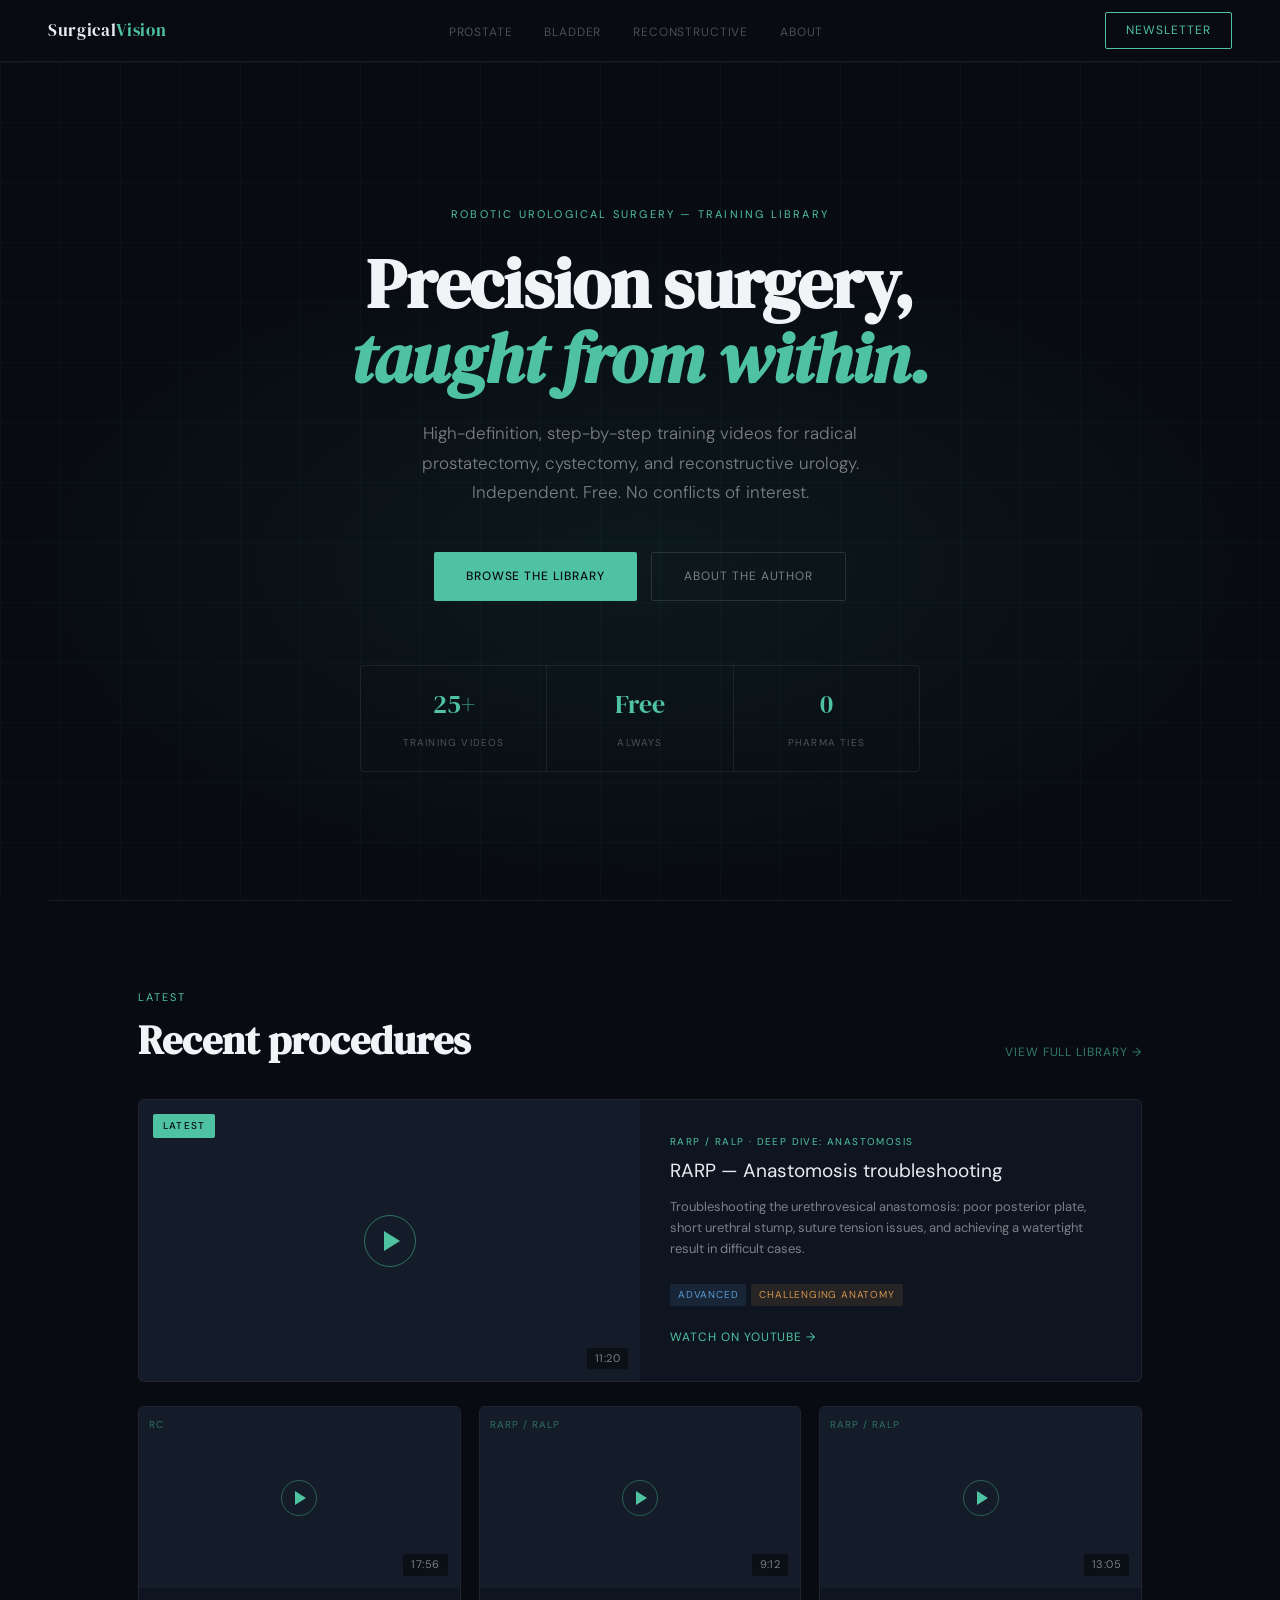
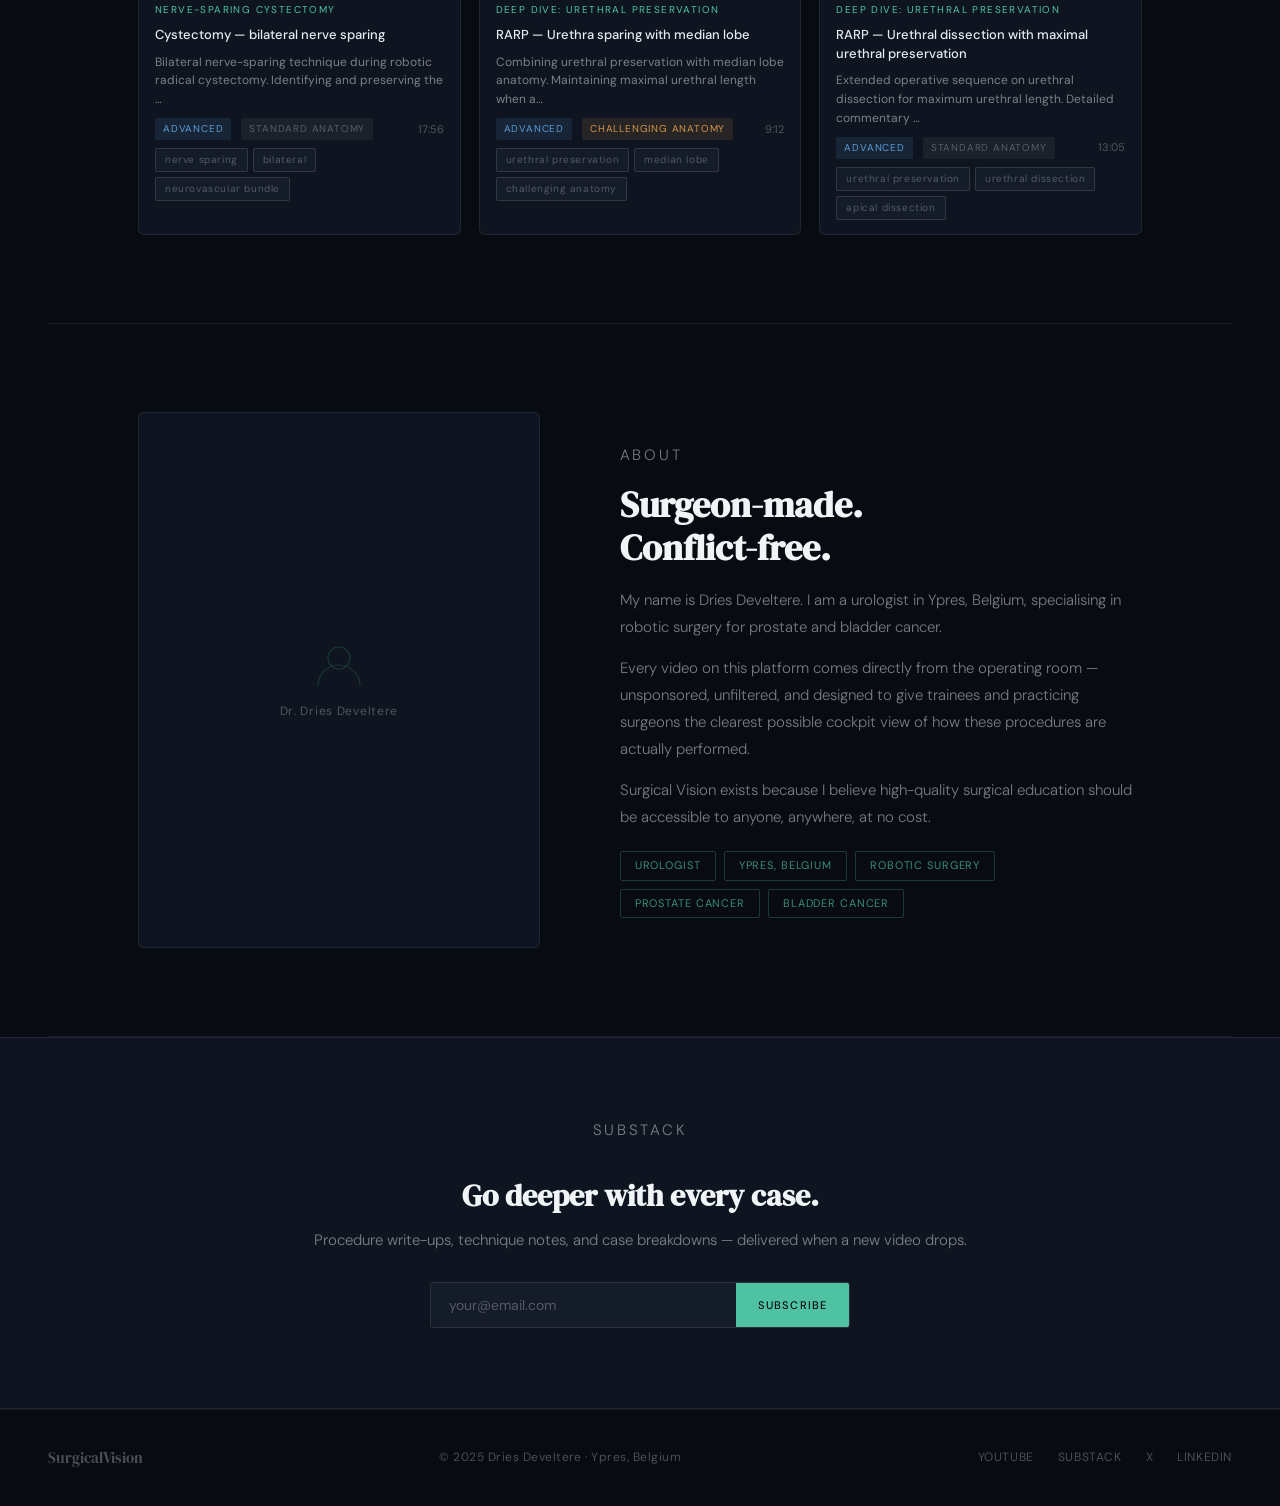
==== index.html @ b5c5f7d5 "Add files via upload" ====
<!DOCTYPE html>
<html lang="en">
<head>
  <meta charset="UTF-8">
  <meta name="viewport" content="width=device-width, initial-scale=1.0">
  <title>Surgical Vision — Robotic Urological Surgery Training</title>
  <meta name="description" content="High-definition, step-by-step training videos for radical prostatectomy, radical cystectomy, and reconstructive urology. Free. Independent. No pharma ties.">
  <meta name="keywords" content="radical prostatectomy, robotic surgery, urology training, radical cystectomy, RARP, surgical education, robotic urology">
  <meta property="og:title" content="Surgical Vision — Robotic Urological Surgery Training">
  <meta property="og:description" content="Cockpit-view training videos for robotic urological surgery. Free, independent, conflict-of-interest free.">
  <meta property="og:url" content="https://www.surgicalvision.org">
  <link rel="canonical" href="https://www.surgicalvision.org">
  <link rel="stylesheet" href="css/style.css">
  <script src="data/videos.js"></script>
</head>
<body>

  <!-- NAV -->
  <nav class="nav">
    <a href="index.html" class="nav-logo">Surgical<span>Vision</span></a>
    <ul class="nav-links">
      <li><a href="library.html?proc=rarp">Prostate</a></li>
      <li><a href="library.html?proc=rc">Bladder</a></li>
      <li><a href="library.html?proc=recon">Reconstructive</a></li>
      <li><a href="#about">About</a></li>
    </ul>
    <a href="https://substack.com" target="_blank" class="nav-cta">Newsletter</a>
  </nav>

  <!-- HERO -->
  <section class="hero">
    <div class="hero-glow"></div>
    <div class="hero-grid"></div>
    <p class="eyebrow">Robotic Urological Surgery — Training Library</p>
    <h1>Precision surgery,<br><em>taught from within.</em></h1>
    <p class="hero-sub">High-definition, step-by-step training videos for radical prostatectomy, cystectomy, and reconstructive urology. Independent. Free. No conflicts of interest.</p>
    <div class="btn-row">
      <a href="library.html" class="btn-primary">Browse the library</a>
      <a href="#about" class="btn-ghost">About the author</a>
    </div>
    <div class="hero-stats">
      <div class="hero-stat">
        <span class="hero-stat-num" id="stat-videos">—</span>
        <span class="hero-stat-label">Training videos</span>
      </div>
      <div class="hero-stat">
        <span class="hero-stat-num">Free</span>
        <span class="hero-stat-label">Always</span>
      </div>
      <div class="hero-stat">
        <span class="hero-stat-num">0</span>
        <span class="hero-stat-label">Pharma ties</span>
      </div>
    </div>
  </section>

  <hr class="divider">

  <!-- FEATURED + RECENT -->
  <div class="section" id="videos">
    <div class="section-header">
      <div>
        <p class="section-label">Latest</p>
        <h2 class="section-title">Recent procedures</h2>
      </div>
      <a href="library.html" class="link-quiet">View full library →</a>
    </div>

    <!-- Featured card injected by JS -->
    <div id="featured-container"></div>

    <!-- 3-up grid injected by JS -->
    <div class="video-grid" id="recent-grid"></div>
  </div>

  <hr class="divider">

  <!-- ABOUT -->
  <div class="section" id="about">
    <div class="about-grid">
      <div class="about-portrait">
        <svg width="54" height="54" viewBox="0 0 54 54" fill="none" xmlns="http://www.w3.org/2000/svg">
          <circle cx="27" cy="20" r="11" stroke="#4fc3a1" stroke-width="1.2"/>
          <path d="M6 48c0-11.598 9.402-21 21-21s21 9.402 21 21" stroke="#4fc3a1" stroke-width="1.2"/>
        </svg>
        <span>Dr. Dries Develtere</span>
      </div>
      <div class="about-text">
        <p class="section-label">About</p>
        <h2>Surgeon-made.<br>Conflict-free.</h2>
        <p>My name is Dries Develtere. I am a urologist in Ypres, Belgium, specialising in robotic surgery for prostate and bladder cancer.</p>
        <p>Every video on this platform comes directly from the operating room — unsponsored, unfiltered, and designed to give trainees and practicing surgeons the clearest possible cockpit view of how these procedures are actually performed.</p>
        <p>Surgical Vision exists because I believe high-quality surgical education should be accessible to anyone, anywhere, at no cost.</p>
        <div class="about-pills">
          <span class="about-pill">Urologist</span>
          <span class="about-pill">Ypres, Belgium</span>
          <span class="about-pill">Robotic surgery</span>
          <span class="about-pill">Prostate cancer</span>
          <span class="about-pill">Bladder cancer</span>
        </div>
      </div>
    </div>
  </div>

  <hr class="divider">

  <!-- NEWSLETTER -->
  <div class="newsletter-band">
    <p class="section-label" style="text-align:center;">Substack</p>
    <h2>Go deeper with every case.</h2>
    <p>Procedure write-ups, technique notes, and case breakdowns — delivered when a new video drops.</p>
    <div class="email-row">
      <input type="email" id="nl-email" placeholder="your@email.com">
      <button onclick="subscribeNewsletter()">Subscribe</button>
    </div>
  </div>

  <!-- FOOTER -->
  <footer>
    <div class="footer-logo">SurgicalVision</div>
    <div class="footer-copy">© 2025 Dries Develtere · Ypres, Belgium</div>
    <div class="footer-links">
      <a href="https://www.youtube.com/@surgical.vision" target="_blank">YouTube</a>
      <a href="https://substack.com" target="_blank">Substack</a>
      <a href="https://x.com/surigicalvision" target="_blank">X</a>
      <a href="https://www.linkedin.com/in/dries-develtere-72825b201/" target="_blank">LinkedIn</a>
    </div>
  </footer>

  <script src="js/common.js"></script>
  <script>
    // populate stat
    document.getElementById('stat-videos').textContent = SV_DATA.videos.length + '+';

    // featured = most recently published
    const sorted = [...SV_DATA.videos].sort((a,b) => b.publishedDate.localeCompare(a.publishedDate));
    const featured = sorted[0];
    const recent   = sorted.slice(1, 4);

    document.getElementById('featured-container').innerHTML = buildFeaturedCard(featured);
    document.getElementById('recent-grid').innerHTML = recent.map(v => buildVideoCard(v)).join('');

    function subscribeNewsletter() {
      const email = document.getElementById('nl-email').value;
      if (!email) return;
      window.open('https://substack.com', '_blank');
    }
  </script>
</body>
</html>
---- css/style.css ----
@import url('https://fonts.googleapis.com/css2?family=DM+Sans:ital,wght@0,300;0,400;0,500;1,300&family=DM+Serif+Display:ital@0;1&display=swap');

*, *::before, *::after { margin: 0; padding: 0; box-sizing: border-box; }

:root {
  --bg:        #080c12;
  --bg-2:      #0e1520;
  --bg-3:      #131c28;
  --border:    rgba(255,255,255,0.07);
  --border-md: rgba(255,255,255,0.12);
  --text:      #e8ecf0;
  --text-2:    rgba(232,236,240,0.5);
  --text-3:    rgba(232,236,240,0.3);
  --teal:      #4fc3a1;
  --teal-2:    #6dd4b5;
  --teal-dim:  rgba(79,195,161,0.15);
  --blue:      #5b9bd5;
  --amber:     #d4954a;
  --red:       #d45b5b;
  --radius:    6px;
  --nav-h:     62px;
}

html { scroll-behavior: smooth; }

body {
  font-family: 'DM Sans', sans-serif;
  background: var(--bg);
  color: var(--text);
  font-size: 15px;
  line-height: 1.6;
  -webkit-font-smoothing: antialiased;
}

/* ── NAV ── */
.nav {
  position: sticky; top: 0; z-index: 200;
  height: var(--nav-h);
  display: flex; align-items: center; justify-content: space-between;
  padding: 0 48px;
  background: rgba(8,12,18,0.88);
  backdrop-filter: blur(14px);
  border-bottom: 0.5px solid var(--border);
}
.nav-logo {
  font-family: 'DM Serif Display', serif;
  font-size: 17px; letter-spacing: 0.04em;
  color: var(--text); text-decoration: none;
}
.nav-logo span { color: var(--teal); }
.nav-links { display: flex; gap: 32px; list-style: none; }
.nav-links a {
  font-size: 12px; letter-spacing: 0.07em; text-transform: uppercase;
  color: var(--text-3); text-decoration: none; transition: color .2s;
}
.nav-links a:hover, .nav-links a.active { color: var(--text); }
.nav-cta {
  font-size: 12px; letter-spacing: 0.08em; text-transform: uppercase;
  color: var(--teal); border: 0.5px solid var(--teal);
  padding: 8px 20px; border-radius: 2px;
  background: transparent; cursor: pointer; transition: background .2s, color .2s;
  font-family: 'DM Sans', sans-serif; text-decoration: none;
  display: inline-flex; align-items: center;
}
.nav-cta:hover { background: var(--teal); color: var(--bg); }

/* ── HERO ── */
.hero {
  min-height: calc(100vh - var(--nav-h));
  display: flex; flex-direction: column;
  align-items: center; justify-content: center;
  text-align: center; padding: 80px 48px 64px;
  position: relative; overflow: hidden;
}
.hero-glow {
  position: absolute; inset: 0; pointer-events: none;
  background: radial-gradient(ellipse 70% 55% at 50% 60%, rgba(79,195,161,0.07) 0%, transparent 70%);
}
.hero-grid {
  position: absolute; inset: 0; pointer-events: none;
  background-image: linear-gradient(rgba(79,195,161,0.035) 1px, transparent 1px),
                    linear-gradient(90deg, rgba(79,195,161,0.035) 1px, transparent 1px);
  background-size: 60px 60px;
}
.eyebrow {
  font-size: 11px; letter-spacing: 0.2em; text-transform: uppercase;
  color: var(--teal); margin-bottom: 22px; position: relative;
}
.hero h1 {
  font-family: 'DM Serif Display', serif;
  font-size: clamp(40px, 6vw, 70px); line-height: 1.08; letter-spacing: -0.01em;
  color: #f0f4f7; max-width: 800px; margin-bottom: 22px; position: relative;
}
.hero h1 em { font-style: italic; color: var(--teal); }
.hero-sub {
  font-size: 17px; color: var(--text-2); max-width: 500px;
  line-height: 1.75; margin-bottom: 44px; position: relative; font-weight: 300;
}
.btn-row { display: flex; gap: 14px; position: relative; flex-wrap: wrap; justify-content: center; }
.btn-primary {
  font-family: 'DM Sans', sans-serif; font-size: 12px; letter-spacing: 0.08em;
  text-transform: uppercase; font-weight: 500;
  background: var(--teal); color: var(--bg); border: none;
  padding: 14px 32px; border-radius: 2px; cursor: pointer;
  transition: background .2s; text-decoration: none; display: inline-flex; align-items: center;
}
.btn-primary:hover { background: var(--teal-2); }
.btn-ghost {
  font-family: 'DM Sans', sans-serif; font-size: 12px; letter-spacing: 0.08em;
  text-transform: uppercase; background: transparent; color: var(--text-2);
  border: 0.5px solid var(--border-md); padding: 14px 32px; border-radius: 2px;
  cursor: pointer; transition: border-color .2s, color .2s;
  text-decoration: none; display: inline-flex; align-items: center;
}
.btn-ghost:hover { border-color: rgba(255,255,255,0.35); color: var(--text); }

.hero-stats {
  display: flex; margin-top: 64px; position: relative;
  border: 0.5px solid var(--border); border-radius: 4px; overflow: hidden;
  max-width: 560px; width: 100%;
}
.hero-stat {
  flex: 1; padding: 18px 20px; text-align: center;
  border-right: 0.5px solid var(--border);
}
.hero-stat:last-child { border-right: none; }
.hero-stat-num {
  font-family: 'DM Serif Display', serif; font-size: 26px; color: var(--teal);
  display: block; margin-bottom: 3px;
}
.hero-stat-label { font-size: 10px; letter-spacing: 0.12em; text-transform: uppercase; color: var(--text-3); }

/* ── SECTION SHELL ── */
.section { padding: 88px 48px; max-width: 1100px; margin: 0 auto; }
.section-label { font-size: 11px; letter-spacing: 0.18em; text-transform: uppercase; color: var(--teal); margin-bottom: 10px; }
.section-title {
  font-family: 'DM Serif Display', serif;
  font-size: clamp(26px, 3.5vw, 40px); color: #f0f4f7; line-height: 1.15;
}
.section-header { display: flex; justify-content: space-between; align-items: flex-end; margin-bottom: 36px; }
.link-quiet {
  font-size: 12px; letter-spacing: 0.08em; text-transform: uppercase;
  color: rgba(79,195,161,0.6); background: transparent; border: none;
  cursor: pointer; font-family: 'DM Sans', sans-serif;
  text-decoration: none; transition: color .2s;
}
.link-quiet:hover { color: var(--teal); }

hr.divider { border: none; border-top: 0.5px solid var(--border); margin: 0 48px; }

/* ── FEATURED VIDEO ── */
.featured-card {
  display: grid; grid-template-columns: 1fr 1fr;
  border: 0.5px solid var(--border); border-radius: var(--radius);
  overflow: hidden; background: var(--bg-2); margin-bottom: 24px;
}
.featured-thumb {
  aspect-ratio: 16/9; background: var(--bg-3);
  display: flex; align-items: center; justify-content: center;
  position: relative;
}
.badge-new {
  position: absolute; top: 14px; left: 14px;
  font-size: 10px; letter-spacing: 0.12em; text-transform: uppercase;
  background: var(--teal); color: var(--bg);
  padding: 4px 10px; border-radius: 2px; font-weight: 500;
}
.play-btn {
  width: 52px; height: 52px; border-radius: 50%;
  border: 1px solid rgba(79,195,161,0.5);
  display: flex; align-items: center; justify-content: center;
  transition: border-color .2s, background .2s; cursor: pointer;
}
.play-btn:hover { background: var(--teal-dim); border-color: var(--teal); }
.play-icon {
  width: 0; height: 0;
  border-top: 10px solid transparent; border-bottom: 10px solid transparent;
  border-left: 16px solid var(--teal); margin-left: 4px;
}
.duration-badge {
  position: absolute; bottom: 12px; right: 12px;
  font-size: 11px; color: var(--text-2); letter-spacing: 0.04em;
  background: rgba(8,12,18,0.75); padding: 2px 8px; border-radius: 2px;
}
.featured-meta { padding: 32px 30px; display: flex; flex-direction: column; justify-content: center; }
.video-tag { font-size: 10px; letter-spacing: 0.14em; text-transform: uppercase; color: var(--teal); margin-bottom: 8px; display: block; }
.featured-meta .video-title { font-size: 19px; font-weight: 400; color: var(--text); line-height: 1.35; margin-bottom: 12px; }
.featured-meta .video-desc { font-size: 13px; color: var(--text-2); line-height: 1.65; }
.watch-link {
  margin-top: 22px; display: inline-flex; align-items: center; gap: 8px;
  font-size: 12px; letter-spacing: 0.08em; text-transform: uppercase;
  color: var(--teal); cursor: pointer; border: none; background: transparent;
  font-family: 'DM Sans', sans-serif; padding: 0; text-decoration: none;
  transition: gap .2s;
}
.watch-link:hover { gap: 14px; }

/* ── VIDEO GRID ── */
.video-grid { display: grid; grid-template-columns: repeat(3, minmax(0,1fr)); gap: 18px; }
.video-card {
  background: var(--bg-2); border: 0.5px solid var(--border);
  border-radius: var(--radius); overflow: hidden; cursor: pointer;
  transition: border-color .2s, transform .2s; text-decoration: none; display: block;
}
.video-card:hover { border-color: rgba(79,195,161,0.3); transform: translateY(-2px); }
.video-thumb {
  width: 100%; aspect-ratio: 16/9; background: var(--bg-3);
  display: flex; align-items: center; justify-content: center; position: relative;
}
.thumb-proc-label {
  position: absolute; top: 10px; left: 10px;
  font-size: 10px; letter-spacing: 0.1em; text-transform: uppercase;
  color: rgba(79,195,161,0.5);
}
.play-btn-sm {
  width: 36px; height: 36px; border-radius: 50%;
  border: 1px solid rgba(79,195,161,0.4);
  display: flex; align-items: center; justify-content: center;
}
.play-icon-sm {
  width: 0; height: 0;
  border-top: 7px solid transparent; border-bottom: 7px solid transparent;
  border-left: 11px solid var(--teal); margin-left: 3px;
}
.video-meta { padding: 14px 16px; }
.video-title { font-size: 13px; font-weight: 500; color: var(--text); line-height: 1.45; margin-bottom: 8px; }
.video-desc { font-size: 12px; color: var(--text-2); line-height: 1.55; margin-bottom: 10px; }
.tag-row { display: flex; flex-wrap: wrap; gap: 5px; margin-top: 8px; }
.tag {
  font-size: 10px; letter-spacing: 0.06em;
  background: var(--bg-3); border: 0.5px solid var(--border-md);
  color: var(--text-3); padding: 3px 9px; border-radius: 2px;
}
.meta-row { display: flex; align-items: center; gap: 10px; margin-top: 8px; }
.meta-pill {
  font-size: 10px; letter-spacing: 0.08em; text-transform: uppercase;
  padding: 3px 8px; border-radius: 2px;
}
.pill-essential { background: rgba(79,195,161,0.1); color: var(--teal); }
.pill-advanced   { background: rgba(91,155,213,0.12); color: var(--blue); }
.pill-challenging { background: rgba(212,149,74,0.12); color: var(--amber); }
.pill-standard   { background: rgba(255,255,255,0.05); color: var(--text-3); }
.meta-duration   { font-size: 11px; color: var(--text-3); margin-left: auto; }

/* ── ABOUT ── */
.about-grid { display: grid; grid-template-columns: 1fr 1.3fr; gap: 80px; align-items: center; }
.about-portrait {
  aspect-ratio: 3/4; background: var(--bg-2);
  border: 0.5px solid var(--border); border-radius: var(--radius);
  display: flex; flex-direction: column; align-items: center; justify-content: center;
  gap: 10px; color: var(--text-3); font-size: 12px; letter-spacing: 0.06em;
}
.about-portrait svg { opacity: 0.18; }
.about-text h2 {
  font-family: 'DM Serif Display', serif; font-size: 36px;
  color: #f0f4f7; line-height: 1.2; margin-bottom: 18px;
}
.about-text p { font-size: 15px; color: var(--text-2); line-height: 1.8; margin-bottom: 14px; font-weight: 300; }
.about-pills { display: flex; flex-wrap: wrap; gap: 8px; margin-top: 20px; }
.about-pill {
  font-size: 11px; letter-spacing: 0.08em; text-transform: uppercase;
  padding: 5px 14px; border: 0.5px solid rgba(79,195,161,0.25);
  border-radius: 2px; color: rgba(79,195,161,0.7);
}

/* ── NEWSLETTER ── */
.newsletter-band {
  background: var(--bg-2);
  border-top: 0.5px solid var(--border); border-bottom: 0.5px solid var(--border);
  padding: 80px 48px; text-align: center;
}
.newsletter-band h2 {
  font-family: 'DM Serif Display', serif; font-size: 30px; color: #f0f4f7; margin-bottom: 8px;
}
.newsletter-band p { font-size: 15px; color: var(--text-2); margin-bottom: 30px; font-weight: 300; }
.email-row {
  display: flex; max-width: 420px; margin: 0 auto;
  border: 0.5px solid var(--border-md); border-radius: 3px; overflow: hidden;
}
.email-row input {
  flex: 1; background: var(--bg-3); border: none; padding: 13px 18px;
  font-family: 'DM Sans', sans-serif; font-size: 14px; color: var(--text); outline: none;
}
.email-row input::placeholder { color: var(--text-3); }
.email-row button {
  background: var(--teal); color: var(--bg); border: none; padding: 13px 22px;
  font-family: 'DM Sans', sans-serif; font-size: 11px;
  letter-spacing: 0.1em; text-transform: uppercase; font-weight: 500;
  cursor: pointer; white-space: nowrap; transition: background .2s;
}
.email-row button:hover { background: var(--teal-2); }

/* ── FOOTER ── */
footer {
  padding: 36px 48px; display: flex; align-items: center;
  justify-content: space-between; border-top: 0.5px solid var(--border);
  flex-wrap: wrap; gap: 12px;
}
.footer-logo { font-family: 'DM Serif Display', serif; font-size: 15px; color: var(--text-3); }
.footer-copy { font-size: 12px; color: var(--text-3); letter-spacing: 0.04em; }
.footer-links { display: flex; gap: 24px; }
.footer-links a {
  font-size: 12px; color: var(--text-3); text-decoration: none;
  letter-spacing: 0.05em; text-transform: uppercase; transition: color .2s;
}
.footer-links a:hover { color: var(--teal); }

/* ── LIBRARY PAGE ── */
.library-hero {
  padding: 64px 48px 48px;
  max-width: 1100px; margin: 0 auto;
}
.library-hero h1 {
  font-family: 'DM Serif Display', serif;
  font-size: clamp(30px, 4vw, 50px); color: #f0f4f7; margin-bottom: 10px;
}
.library-hero p { font-size: 16px; color: var(--text-2); font-weight: 300; max-width: 560px; }

/* Search & filters */
.search-bar-wrap {
  padding: 0 48px 40px; max-width: 1100px; margin: 0 auto;
  display: flex; gap: 12px; flex-wrap: wrap; align-items: center;
}
.search-input-wrap { flex: 1; position: relative; min-width: 240px; }
.search-input-wrap svg {
  position: absolute; left: 14px; top: 50%; transform: translateY(-50%);
  opacity: 0.3; pointer-events: none;
}
#search-input {
  width: 100%; background: var(--bg-2); border: 0.5px solid var(--border-md);
  border-radius: 3px; padding: 11px 14px 11px 42px;
  font-family: 'DM Sans', sans-serif; font-size: 14px;
  color: var(--text); outline: none; transition: border-color .2s;
}
#search-input:focus { border-color: rgba(79,195,161,0.4); }
#search-input::placeholder { color: var(--text-3); }

.filter-btn {
  font-family: 'DM Sans', sans-serif; font-size: 12px; letter-spacing: 0.07em;
  text-transform: uppercase; background: var(--bg-2);
  border: 0.5px solid var(--border-md); color: var(--text-3);
  padding: 10px 18px; border-radius: 3px; cursor: pointer; transition: all .2s;
}
.filter-btn:hover, .filter-btn.active {
  border-color: rgba(79,195,161,0.4); color: var(--teal);
  background: rgba(79,195,161,0.06);
}
.filter-sep { width: 0.5px; height: 32px; background: var(--border); align-self: center; }

/* Procedure tabs */
.proc-tabs {
  padding: 0 48px 32px; max-width: 1100px; margin: 0 auto;
  display: flex; gap: 0; border-bottom: 0.5px solid var(--border);
}
.proc-tab {
  font-family: 'DM Sans', sans-serif; font-size: 13px; letter-spacing: 0.05em;
  text-transform: uppercase; background: transparent; border: none;
  color: var(--text-3); cursor: pointer; padding: 0 24px 14px;
  border-bottom: 2px solid transparent; margin-bottom: -0.5px;
  transition: color .2s, border-color .2s;
}
.proc-tab:first-child { padding-left: 0; }
.proc-tab:hover { color: var(--text-2); }
.proc-tab.active { color: var(--teal); border-bottom-color: var(--teal); }

/* Chapter groups */
.library-body { padding: 48px 48px; max-width: 1100px; margin: 0 auto; }

.chapter-group { margin-bottom: 56px; }
.chapter-header {
  display: flex; align-items: center; gap: 14px; margin-bottom: 20px;
}
.chapter-num {
  font-size: 11px; letter-spacing: 0.12em; text-transform: uppercase;
  color: var(--teal); border: 0.5px solid rgba(79,195,161,0.3);
  padding: 4px 10px; border-radius: 2px; white-space: nowrap;
}
.chapter-title {
  font-family: 'DM Serif Display', serif; font-size: 20px; color: #f0f4f7;
}
.chapter-count { font-size: 12px; color: var(--text-3); margin-left: auto; }

/* Curriculum path indicator */
.curriculum-path {
  display: flex; align-items: center; gap: 0;
  background: var(--bg-2); border: 0.5px solid var(--border);
  border-radius: 4px; overflow-x: auto; padding: 16px 20px;
  margin-bottom: 40px; scrollbar-width: none;
}
.curriculum-path::-webkit-scrollbar { display: none; }
.path-step {
  display: flex; align-items: center; flex-shrink: 0; cursor: pointer;
}
.path-node {
  font-size: 11px; letter-spacing: 0.06em; text-transform: uppercase;
  padding: 6px 14px; border-radius: 2px; white-space: nowrap;
  color: var(--text-3); background: transparent; transition: all .2s;
  border: 0.5px solid transparent;
}
.path-step:hover .path-node { color: var(--text); border-color: var(--border-md); }
.path-step.active .path-node { background: var(--teal-dim); color: var(--teal); border-color: rgba(79,195,161,0.3); }
.path-arrow {
  width: 0; height: 0;
  border-top: 5px solid transparent; border-bottom: 5px solid transparent;
  border-left: 7px solid var(--border); margin: 0 4px; flex-shrink: 0;
}

/* No results */
.no-results {
  text-align: center; padding: 80px 20px;
  color: var(--text-3); font-size: 14px; letter-spacing: 0.05em;
}
.no-results span { display: block; font-size: 24px; margin-bottom: 12px; opacity: 0.3; }

/* Responsive */
@media (max-width: 900px) {
  .nav { padding: 0 24px; }
  .nav-links { display: none; }
  .section, .library-hero, .search-bar-wrap, .proc-tabs, .library-body { padding-left: 24px; padding-right: 24px; }
  hr.divider { margin: 0 24px; }
  .hero { padding: 60px 24px 48px; }
  .video-grid { grid-template-columns: repeat(2, minmax(0,1fr)); }
  .featured-card { grid-template-columns: 1fr; }
  .about-grid { grid-template-columns: 1fr; }
  .about-portrait { aspect-ratio: 4/3; max-width: 340px; }
  footer { padding: 28px 24px; }
}
@media (max-width: 600px) {
  .video-grid { grid-template-columns: 1fr; }
  .hero h1 { font-size: 34px; }
}
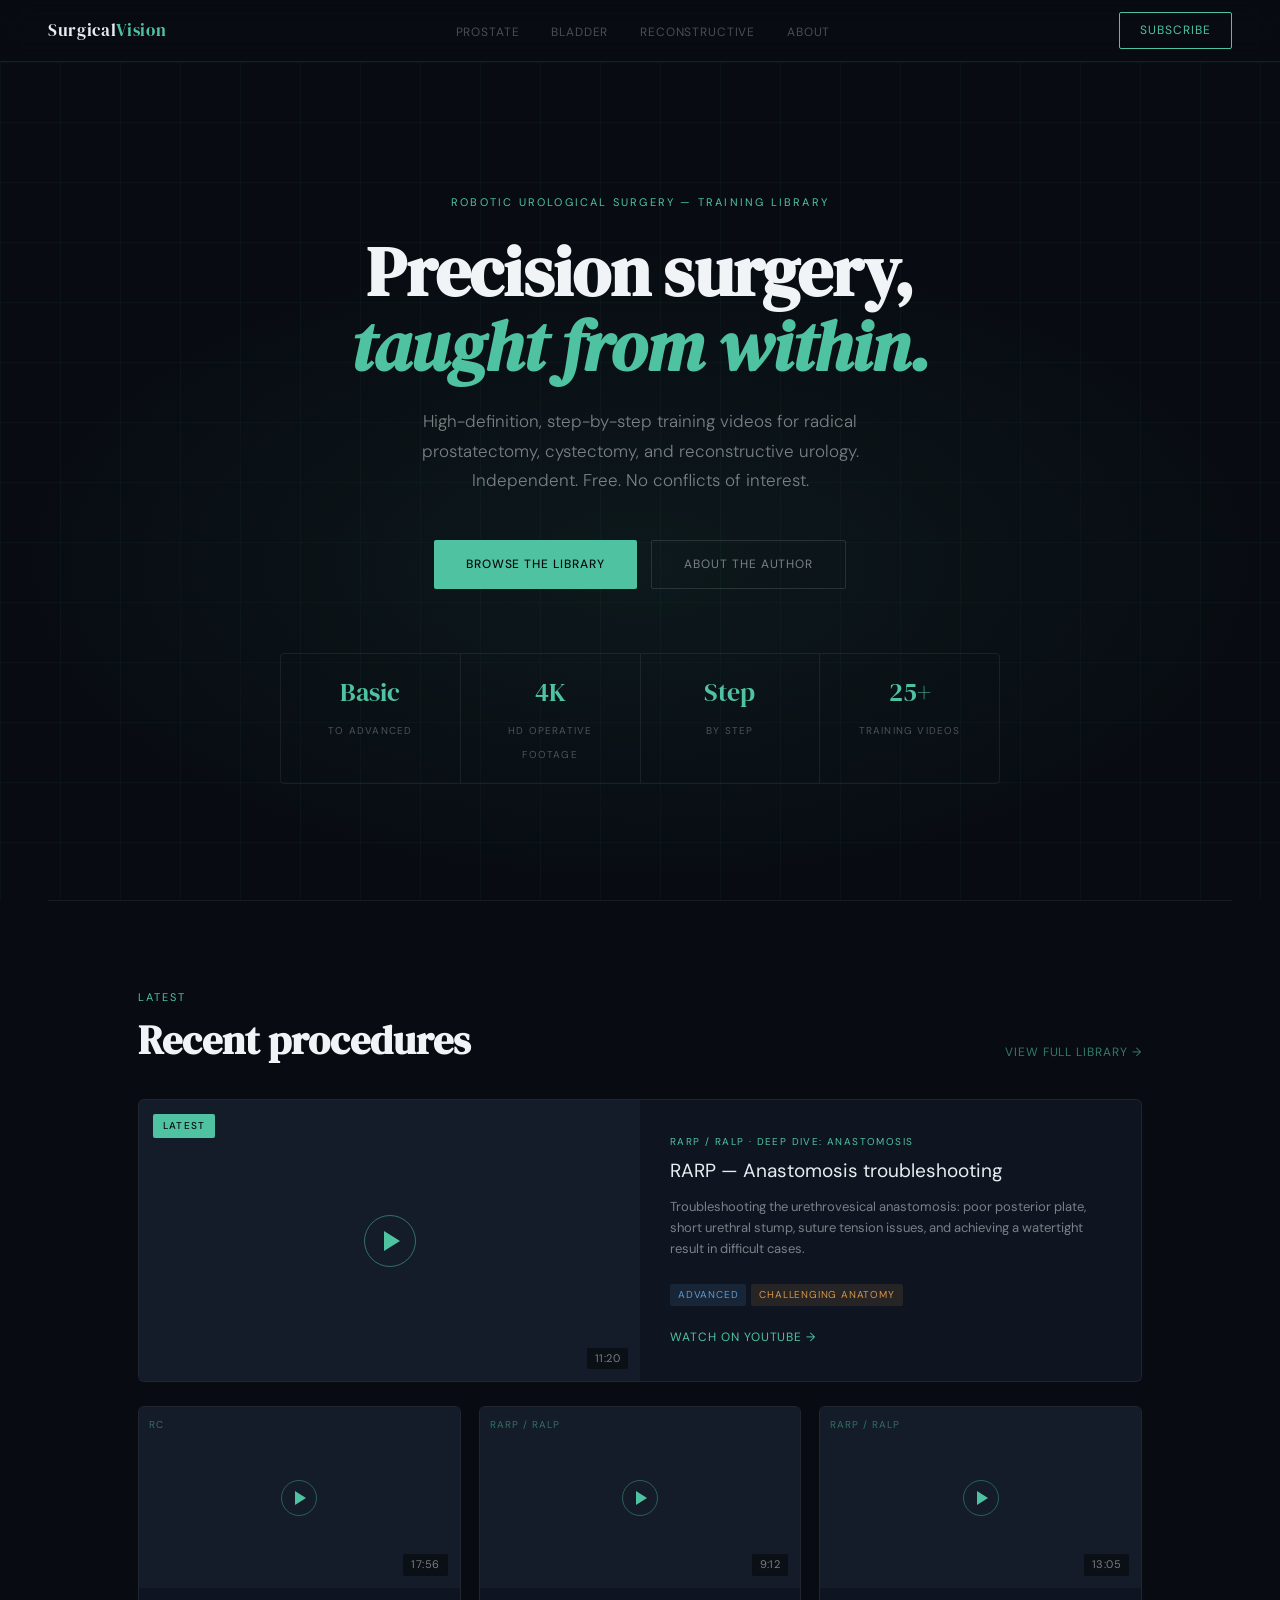
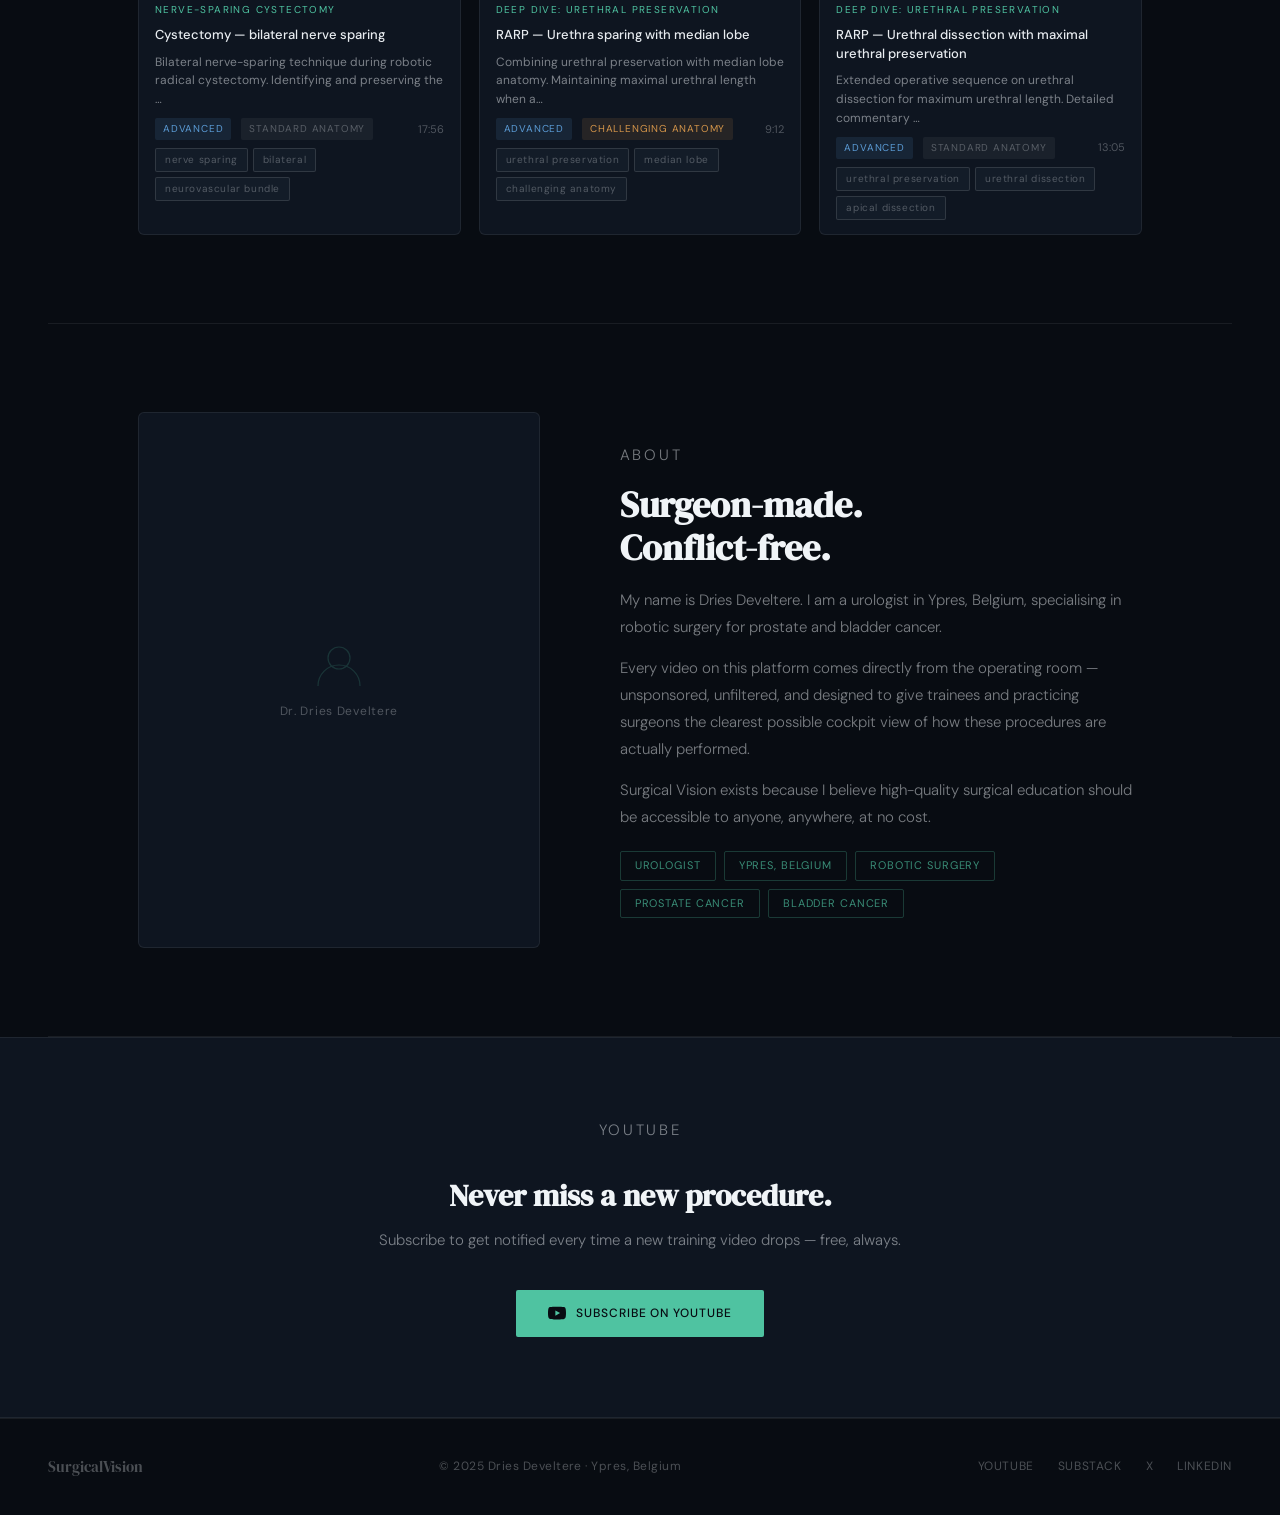
==== commit fc3ee739: "Add files via upload" ====
--- a/index.html
+++ b/index.html
@@ -24,7 +24,7 @@
       <li><a href="library.html?proc=recon">Reconstructive</a></li>
       <li><a href="#about">About</a></li>
     </ul>
-    <a href="https://substack.com" target="_blank" class="nav-cta">Newsletter</a>
+    <a href="https://www.youtube.com/@surgical.vision?sub_confirmation=1" target="_blank" class="nav-cta">Subscribe</a>
   </nav>
 
   <!-- HERO -->
@@ -40,16 +40,20 @@
     </div>
     <div class="hero-stats">
       <div class="hero-stat">
+        <span class="hero-stat-num">Basic</span>
+        <span class="hero-stat-label">to Advanced</span>
+      </div>
+      <div class="hero-stat">
+        <span class="hero-stat-num">4K</span>
+        <span class="hero-stat-label">HD operative footage</span>
+      </div>
+      <div class="hero-stat">
+        <span class="hero-stat-num">Step</span>
+        <span class="hero-stat-label">by step</span>
+      </div>
+      <div class="hero-stat">
         <span class="hero-stat-num" id="stat-videos">—</span>
         <span class="hero-stat-label">Training videos</span>
-      </div>
-      <div class="hero-stat">
-        <span class="hero-stat-num">Free</span>
-        <span class="hero-stat-label">Always</span>
-      </div>
-      <div class="hero-stat">
-        <span class="hero-stat-num">0</span>
-        <span class="hero-stat-label">Pharma ties</span>
       </div>
     </div>
   </section>
@@ -104,15 +108,15 @@
 
   <hr class="divider">
 
-  <!-- NEWSLETTER -->
+  <!-- SUBSCRIBE -->
   <div class="newsletter-band">
-    <p class="section-label" style="text-align:center;">Substack</p>
-    <h2>Go deeper with every case.</h2>
-    <p>Procedure write-ups, technique notes, and case breakdowns — delivered when a new video drops.</p>
-    <div class="email-row">
-      <input type="email" id="nl-email" placeholder="your@email.com">
-      <button onclick="subscribeNewsletter()">Subscribe</button>
-    </div>
+    <p class="section-label" style="text-align:center;">YouTube</p>
+    <h2>Never miss a new procedure.</h2>
+    <p>Subscribe to get notified every time a new training video drops — free, always.</p>
+    <a href="https://www.youtube.com/@surgical.vision?sub_confirmation=1" target="_blank" class="btn-primary" style="display:inline-flex;align-items:center;gap:10px;margin-top:8px;">
+      <svg width="18" height="18" viewBox="0 0 24 24" fill="currentColor"><path d="M23.5 6.2a3 3 0 0 0-2.1-2.1C19.5 3.5 12 3.5 12 3.5s-7.5 0-9.4.6A3 3 0 0 0 .5 6.2C0 8.1 0 12 0 12s0 3.9.5 5.8a3 3 0 0 0 2.1 2.1c1.9.6 9.4.6 9.4.6s7.5 0 9.4-.6a3 3 0 0 0 2.1-2.1C24 15.9 24 12 24 12s0-3.9-.5-5.8zM9.8 15.5V8.5l6.3 3.5-6.3 3.5z"/></svg>
+      Subscribe on YouTube
+    </a>
   </div>
 
   <!-- FOOTER -->
@@ -132,19 +136,12 @@
     // populate stat
     document.getElementById('stat-videos').textContent = SV_DATA.videos.length + '+';
 
-    // featured = most recently published
     const sorted = [...SV_DATA.videos].sort((a,b) => b.publishedDate.localeCompare(a.publishedDate));
     const featured = sorted[0];
     const recent   = sorted.slice(1, 4);
 
     document.getElementById('featured-container').innerHTML = buildFeaturedCard(featured);
     document.getElementById('recent-grid').innerHTML = recent.map(v => buildVideoCard(v)).join('');
-
-    function subscribeNewsletter() {
-      const email = document.getElementById('nl-email').value;
-      if (!email) return;
-      window.open('https://substack.com', '_blank');
-    }
   </script>
 </body>
 </html>
--- a/css/style.css
+++ b/css/style.css
@@ -117,7 +117,7 @@
 .hero-stats {
   display: flex; margin-top: 64px; position: relative;
   border: 0.5px solid var(--border); border-radius: 4px; overflow: hidden;
-  max-width: 560px; width: 100%;
+  max-width: 720px; width: 100%;
 }
 .hero-stat {
   flex: 1; padding: 18px 20px; text-align: center;
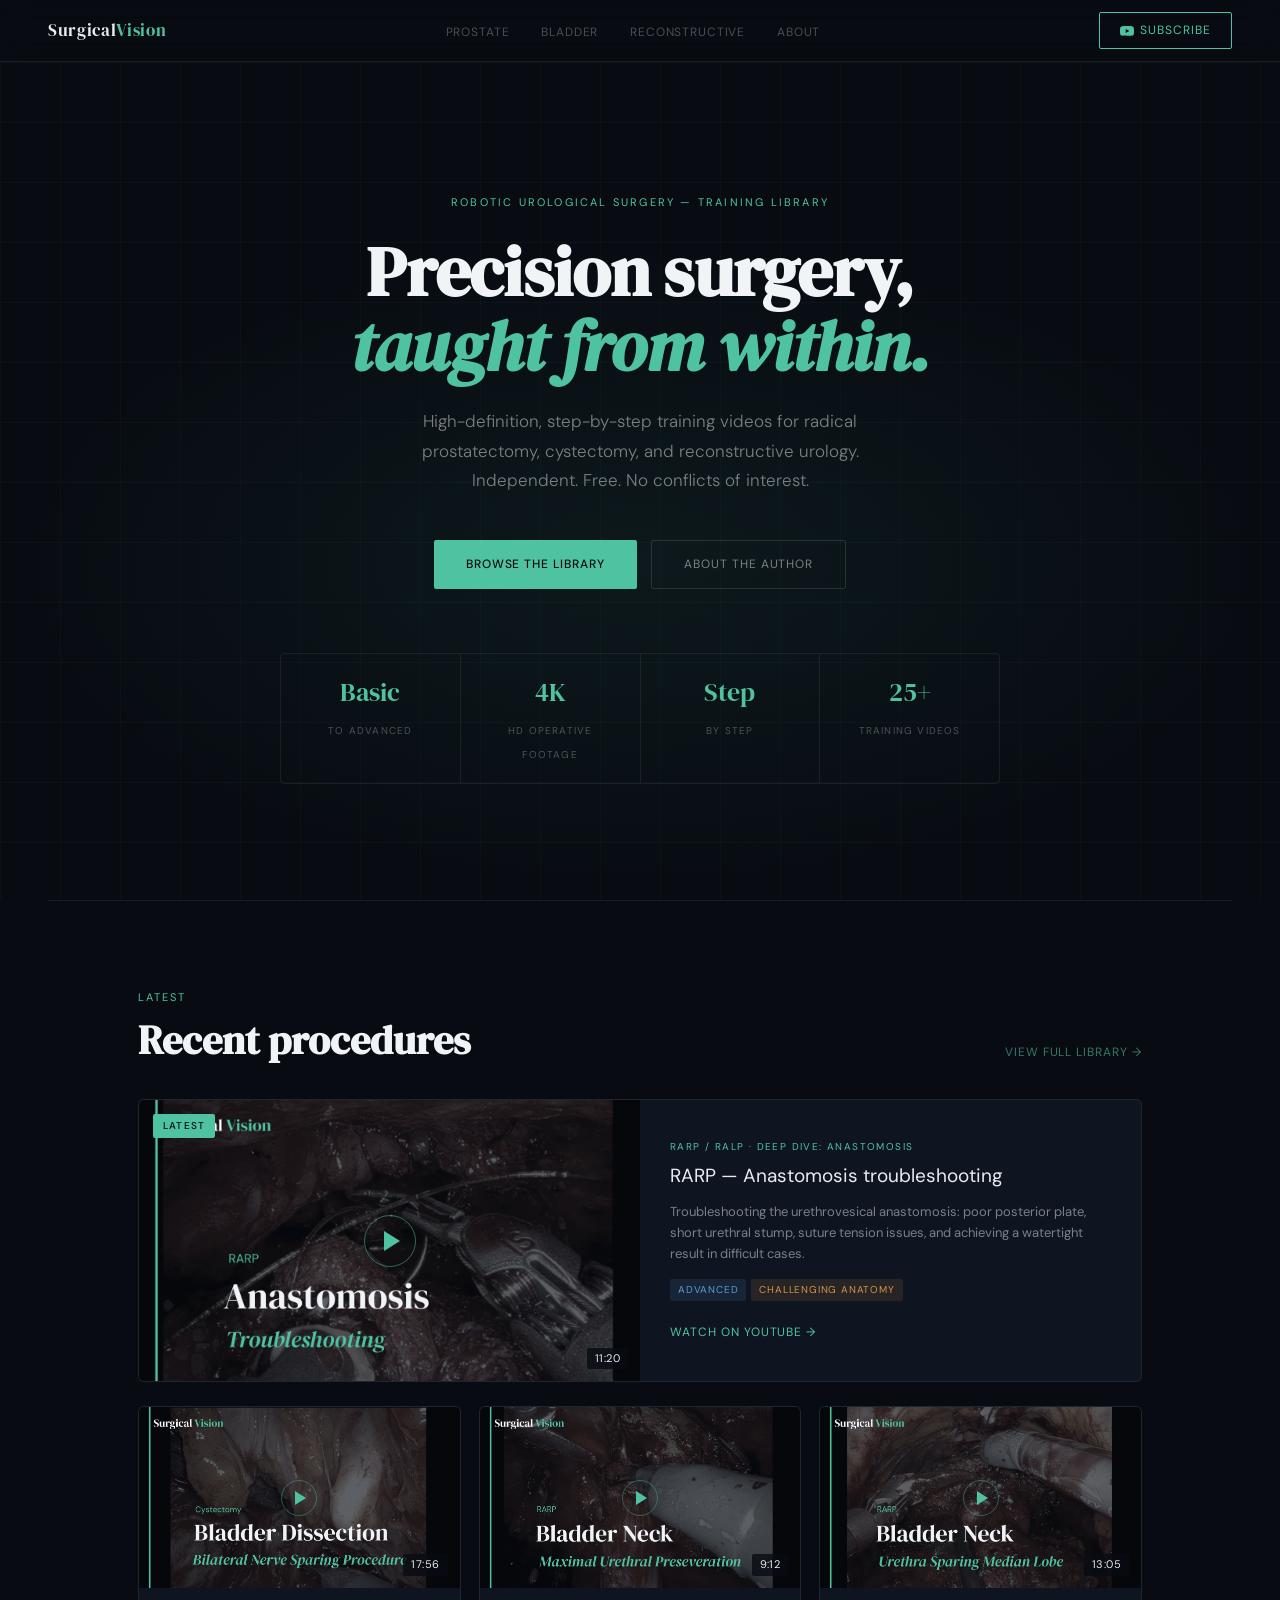
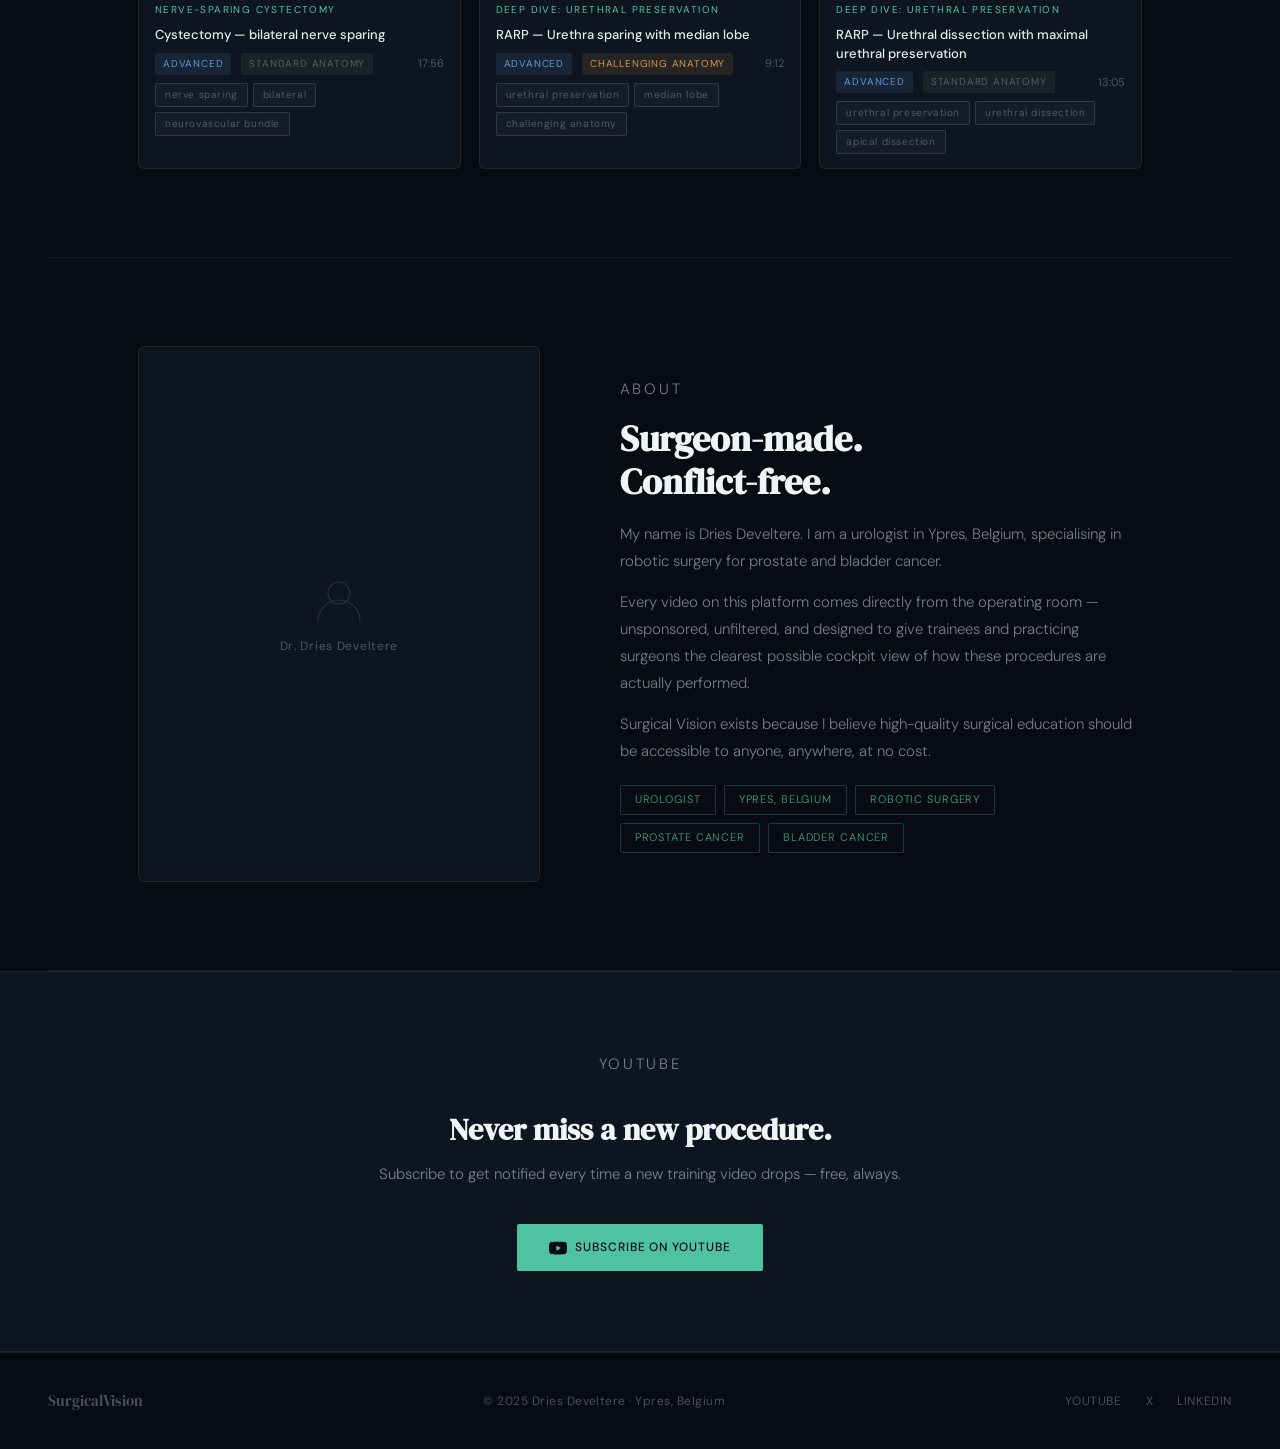
==== commit 975fdea0: "Add files via upload" ====
--- a/index.html
+++ b/index.html
@@ -5,17 +5,13 @@
   <meta name="viewport" content="width=device-width, initial-scale=1.0">
   <title>Surgical Vision — Robotic Urological Surgery Training</title>
   <meta name="description" content="High-definition, step-by-step training videos for radical prostatectomy, radical cystectomy, and reconstructive urology. Free. Independent. No pharma ties.">
-  <meta name="keywords" content="radical prostatectomy, robotic surgery, urology training, radical cystectomy, RARP, surgical education, robotic urology">
-  <meta property="og:title" content="Surgical Vision — Robotic Urological Surgery Training">
-  <meta property="og:description" content="Cockpit-view training videos for robotic urological surgery. Free, independent, conflict-of-interest free.">
-  <meta property="og:url" content="https://www.surgicalvision.org">
+  <meta name="keywords" content="radical prostatectomy, RARP, RALP, robotic surgery, urology training, radical cystectomy, surgical education, robotic urology">
   <link rel="canonical" href="https://www.surgicalvision.org">
   <link rel="stylesheet" href="css/style.css">
   <script src="data/videos.js"></script>
 </head>
 <body>
 
-  <!-- NAV -->
   <nav class="nav">
     <a href="index.html" class="nav-logo">Surgical<span>Vision</span></a>
     <ul class="nav-links">
@@ -24,10 +20,12 @@
       <li><a href="library.html?proc=recon">Reconstructive</a></li>
       <li><a href="#about">About</a></li>
     </ul>
-    <a href="https://www.youtube.com/@surgical.vision?sub_confirmation=1" target="_blank" class="nav-cta">Subscribe</a>
+    <a href="https://www.youtube.com/@surgical.vision?sub_confirmation=1" target="_blank" class="nav-cta">
+      <svg width="14" height="14" viewBox="0 0 24 24" fill="currentColor"><path d="M23.5 6.2a3 3 0 0 0-2.1-2.1C19.5 3.5 12 3.5 12 3.5s-7.5 0-9.4.6A3 3 0 0 0 .5 6.2C0 8.1 0 12 0 12s0 3.9.5 5.8a3 3 0 0 0 2.1 2.1c1.9.6 9.4.6 9.4.6s7.5 0 9.4-.6a3 3 0 0 0 2.1-2.1C24 15.9 24 12 24 12s0-3.9-.5-5.8zM9.8 15.5V8.5l6.3 3.5-6.3 3.5z"/></svg>
+      Subscribe
+    </a>
   </nav>
 
-  <!-- HERO -->
   <section class="hero">
     <div class="hero-glow"></div>
     <div class="hero-grid"></div>
@@ -60,7 +58,6 @@
 
   <hr class="divider">
 
-  <!-- FEATURED + RECENT -->
   <div class="section" id="videos">
     <div class="section-header">
       <div>
@@ -69,21 +66,16 @@
       </div>
       <a href="library.html" class="link-quiet">View full library →</a>
     </div>
-
-    <!-- Featured card injected by JS -->
     <div id="featured-container"></div>
-
-    <!-- 3-up grid injected by JS -->
     <div class="video-grid" id="recent-grid"></div>
   </div>
 
   <hr class="divider">
 
-  <!-- ABOUT -->
   <div class="section" id="about">
     <div class="about-grid">
       <div class="about-portrait">
-        <svg width="54" height="54" viewBox="0 0 54 54" fill="none" xmlns="http://www.w3.org/2000/svg">
+        <svg width="54" height="54" viewBox="0 0 54 54" fill="none">
           <circle cx="27" cy="20" r="11" stroke="#4fc3a1" stroke-width="1.2"/>
           <path d="M6 48c0-11.598 9.402-21 21-21s21 9.402 21 21" stroke="#4fc3a1" stroke-width="1.2"/>
         </svg>
@@ -108,24 +100,21 @@
 
   <hr class="divider">
 
-  <!-- SUBSCRIBE -->
   <div class="newsletter-band">
     <p class="section-label" style="text-align:center;">YouTube</p>
     <h2>Never miss a new procedure.</h2>
     <p>Subscribe to get notified every time a new training video drops — free, always.</p>
-    <a href="https://www.youtube.com/@surgical.vision?sub_confirmation=1" target="_blank" class="btn-primary" style="display:inline-flex;align-items:center;gap:10px;margin-top:8px;">
+    <a href="https://www.youtube.com/@surgical.vision?sub_confirmation=1" target="_blank" class="btn-primary" style="margin-top:8px;">
       <svg width="18" height="18" viewBox="0 0 24 24" fill="currentColor"><path d="M23.5 6.2a3 3 0 0 0-2.1-2.1C19.5 3.5 12 3.5 12 3.5s-7.5 0-9.4.6A3 3 0 0 0 .5 6.2C0 8.1 0 12 0 12s0 3.9.5 5.8a3 3 0 0 0 2.1 2.1c1.9.6 9.4.6 9.4.6s7.5 0 9.4-.6a3 3 0 0 0 2.1-2.1C24 15.9 24 12 24 12s0-3.9-.5-5.8zM9.8 15.5V8.5l6.3 3.5-6.3 3.5z"/></svg>
       Subscribe on YouTube
     </a>
   </div>
 
-  <!-- FOOTER -->
   <footer>
     <div class="footer-logo">SurgicalVision</div>
     <div class="footer-copy">© 2025 Dries Develtere · Ypres, Belgium</div>
     <div class="footer-links">
       <a href="https://www.youtube.com/@surgical.vision" target="_blank">YouTube</a>
-      <a href="https://substack.com" target="_blank">Substack</a>
       <a href="https://x.com/surigicalvision" target="_blank">X</a>
       <a href="https://www.linkedin.com/in/dries-develtere-72825b201/" target="_blank">LinkedIn</a>
     </div>
@@ -133,15 +122,10 @@
 
   <script src="js/common.js"></script>
   <script>
-    // populate stat
     document.getElementById('stat-videos').textContent = SV_DATA.videos.length + '+';
-
     const sorted = [...SV_DATA.videos].sort((a,b) => b.publishedDate.localeCompare(a.publishedDate));
-    const featured = sorted[0];
-    const recent   = sorted.slice(1, 4);
-
-    document.getElementById('featured-container').innerHTML = buildFeaturedCard(featured);
-    document.getElementById('recent-grid').innerHTML = recent.map(v => buildVideoCard(v)).join('');
+    document.getElementById('featured-container').innerHTML = buildFeaturedCard(sorted[0]);
+    document.getElementById('recent-grid').innerHTML = sorted.slice(1,4).map(v => buildVideoCard(v)).join('');
   </script>
 </body>
 </html>
--- a/css/style.css
+++ b/css/style.css
@@ -16,403 +16,138 @@
   --teal-dim:  rgba(79,195,161,0.15);
   --blue:      #5b9bd5;
   --amber:     #d4954a;
-  --red:       #d45b5b;
   --radius:    6px;
   --nav-h:     62px;
 }
 
 html { scroll-behavior: smooth; }
+body { font-family: 'DM Sans', sans-serif; background: var(--bg); color: var(--text); font-size: 15px; line-height: 1.6; -webkit-font-smoothing: antialiased; }
 
-body {
-  font-family: 'DM Sans', sans-serif;
-  background: var(--bg);
-  color: var(--text);
-  font-size: 15px;
-  line-height: 1.6;
-  -webkit-font-smoothing: antialiased;
-}
-
-/* ── NAV ── */
-.nav {
-  position: sticky; top: 0; z-index: 200;
-  height: var(--nav-h);
-  display: flex; align-items: center; justify-content: space-between;
-  padding: 0 48px;
-  background: rgba(8,12,18,0.88);
-  backdrop-filter: blur(14px);
-  border-bottom: 0.5px solid var(--border);
-}
-.nav-logo {
-  font-family: 'DM Serif Display', serif;
-  font-size: 17px; letter-spacing: 0.04em;
-  color: var(--text); text-decoration: none;
-}
+.nav { position: sticky; top: 0; z-index: 200; height: var(--nav-h); display: flex; align-items: center; justify-content: space-between; padding: 0 48px; background: rgba(8,12,18,0.88); backdrop-filter: blur(14px); border-bottom: 0.5px solid var(--border); }
+.nav-logo { font-family: 'DM Serif Display', serif; font-size: 17px; letter-spacing: 0.04em; color: var(--text); text-decoration: none; }
 .nav-logo span { color: var(--teal); }
 .nav-links { display: flex; gap: 32px; list-style: none; }
-.nav-links a {
-  font-size: 12px; letter-spacing: 0.07em; text-transform: uppercase;
-  color: var(--text-3); text-decoration: none; transition: color .2s;
-}
-.nav-links a:hover, .nav-links a.active { color: var(--text); }
-.nav-cta {
-  font-size: 12px; letter-spacing: 0.08em; text-transform: uppercase;
-  color: var(--teal); border: 0.5px solid var(--teal);
-  padding: 8px 20px; border-radius: 2px;
-  background: transparent; cursor: pointer; transition: background .2s, color .2s;
-  font-family: 'DM Sans', sans-serif; text-decoration: none;
-  display: inline-flex; align-items: center;
-}
+.nav-links a { font-size: 12px; letter-spacing: 0.07em; text-transform: uppercase; color: var(--text-3); text-decoration: none; transition: color .2s; }
+.nav-links a:hover { color: var(--text); }
+.nav-cta { font-size: 12px; letter-spacing: 0.08em; text-transform: uppercase; color: var(--teal); border: 0.5px solid var(--teal); padding: 8px 20px; border-radius: 2px; background: transparent; cursor: pointer; transition: background .2s, color .2s; font-family: 'DM Sans', sans-serif; text-decoration: none; display: inline-flex; align-items: center; gap: 6px; }
 .nav-cta:hover { background: var(--teal); color: var(--bg); }
 
-/* ── HERO ── */
-.hero {
-  min-height: calc(100vh - var(--nav-h));
-  display: flex; flex-direction: column;
-  align-items: center; justify-content: center;
-  text-align: center; padding: 80px 48px 64px;
-  position: relative; overflow: hidden;
-}
-.hero-glow {
-  position: absolute; inset: 0; pointer-events: none;
-  background: radial-gradient(ellipse 70% 55% at 50% 60%, rgba(79,195,161,0.07) 0%, transparent 70%);
-}
-.hero-grid {
-  position: absolute; inset: 0; pointer-events: none;
-  background-image: linear-gradient(rgba(79,195,161,0.035) 1px, transparent 1px),
-                    linear-gradient(90deg, rgba(79,195,161,0.035) 1px, transparent 1px);
-  background-size: 60px 60px;
-}
-.eyebrow {
-  font-size: 11px; letter-spacing: 0.2em; text-transform: uppercase;
-  color: var(--teal); margin-bottom: 22px; position: relative;
-}
-.hero h1 {
-  font-family: 'DM Serif Display', serif;
-  font-size: clamp(40px, 6vw, 70px); line-height: 1.08; letter-spacing: -0.01em;
-  color: #f0f4f7; max-width: 800px; margin-bottom: 22px; position: relative;
-}
+.hero { min-height: calc(100vh - var(--nav-h)); display: flex; flex-direction: column; align-items: center; justify-content: center; text-align: center; padding: 80px 48px 64px; position: relative; overflow: hidden; }
+.hero-glow { position: absolute; inset: 0; pointer-events: none; background: radial-gradient(ellipse 70% 55% at 50% 60%, rgba(79,195,161,0.07) 0%, transparent 70%); }
+.hero-grid { position: absolute; inset: 0; pointer-events: none; background-image: linear-gradient(rgba(79,195,161,0.035) 1px, transparent 1px), linear-gradient(90deg, rgba(79,195,161,0.035) 1px, transparent 1px); background-size: 60px 60px; }
+.eyebrow { font-size: 11px; letter-spacing: 0.2em; text-transform: uppercase; color: var(--teal); margin-bottom: 22px; position: relative; }
+.hero h1 { font-family: 'DM Serif Display', serif; font-size: clamp(40px, 6vw, 70px); line-height: 1.08; letter-spacing: -0.01em; color: #f0f4f7; max-width: 800px; margin-bottom: 22px; position: relative; }
 .hero h1 em { font-style: italic; color: var(--teal); }
-.hero-sub {
-  font-size: 17px; color: var(--text-2); max-width: 500px;
-  line-height: 1.75; margin-bottom: 44px; position: relative; font-weight: 300;
-}
+.hero-sub { font-size: 17px; color: var(--text-2); max-width: 500px; line-height: 1.75; margin-bottom: 44px; position: relative; font-weight: 300; }
 .btn-row { display: flex; gap: 14px; position: relative; flex-wrap: wrap; justify-content: center; }
-.btn-primary {
-  font-family: 'DM Sans', sans-serif; font-size: 12px; letter-spacing: 0.08em;
-  text-transform: uppercase; font-weight: 500;
-  background: var(--teal); color: var(--bg); border: none;
-  padding: 14px 32px; border-radius: 2px; cursor: pointer;
-  transition: background .2s; text-decoration: none; display: inline-flex; align-items: center;
-}
+.btn-primary { font-family: 'DM Sans', sans-serif; font-size: 12px; letter-spacing: 0.08em; text-transform: uppercase; font-weight: 500; background: var(--teal); color: var(--bg); border: none; padding: 14px 32px; border-radius: 2px; cursor: pointer; transition: background .2s; text-decoration: none; display: inline-flex; align-items: center; gap: 8px; }
 .btn-primary:hover { background: var(--teal-2); }
-.btn-ghost {
-  font-family: 'DM Sans', sans-serif; font-size: 12px; letter-spacing: 0.08em;
-  text-transform: uppercase; background: transparent; color: var(--text-2);
-  border: 0.5px solid var(--border-md); padding: 14px 32px; border-radius: 2px;
-  cursor: pointer; transition: border-color .2s, color .2s;
-  text-decoration: none; display: inline-flex; align-items: center;
-}
+.btn-ghost { font-family: 'DM Sans', sans-serif; font-size: 12px; letter-spacing: 0.08em; text-transform: uppercase; background: transparent; color: var(--text-2); border: 0.5px solid var(--border-md); padding: 14px 32px; border-radius: 2px; cursor: pointer; transition: border-color .2s, color .2s; text-decoration: none; display: inline-flex; align-items: center; }
 .btn-ghost:hover { border-color: rgba(255,255,255,0.35); color: var(--text); }
 
-.hero-stats {
-  display: flex; margin-top: 64px; position: relative;
-  border: 0.5px solid var(--border); border-radius: 4px; overflow: hidden;
-  max-width: 720px; width: 100%;
-}
-.hero-stat {
-  flex: 1; padding: 18px 20px; text-align: center;
-  border-right: 0.5px solid var(--border);
-}
+.hero-stats { display: flex; margin-top: 64px; position: relative; border: 0.5px solid var(--border); border-radius: 4px; overflow: hidden; max-width: 720px; width: 100%; }
+.hero-stat { flex: 1; padding: 18px 20px; text-align: center; border-right: 0.5px solid var(--border); }
 .hero-stat:last-child { border-right: none; }
-.hero-stat-num {
-  font-family: 'DM Serif Display', serif; font-size: 26px; color: var(--teal);
-  display: block; margin-bottom: 3px;
-}
+.hero-stat-num { font-family: 'DM Serif Display', serif; font-size: 26px; color: var(--teal); display: block; margin-bottom: 3px; }
 .hero-stat-label { font-size: 10px; letter-spacing: 0.12em; text-transform: uppercase; color: var(--text-3); }
 
-/* ── SECTION SHELL ── */
 .section { padding: 88px 48px; max-width: 1100px; margin: 0 auto; }
 .section-label { font-size: 11px; letter-spacing: 0.18em; text-transform: uppercase; color: var(--teal); margin-bottom: 10px; }
-.section-title {
-  font-family: 'DM Serif Display', serif;
-  font-size: clamp(26px, 3.5vw, 40px); color: #f0f4f7; line-height: 1.15;
-}
+.section-title { font-family: 'DM Serif Display', serif; font-size: clamp(26px, 3.5vw, 40px); color: #f0f4f7; line-height: 1.15; }
 .section-header { display: flex; justify-content: space-between; align-items: flex-end; margin-bottom: 36px; }
-.link-quiet {
-  font-size: 12px; letter-spacing: 0.08em; text-transform: uppercase;
-  color: rgba(79,195,161,0.6); background: transparent; border: none;
-  cursor: pointer; font-family: 'DM Sans', sans-serif;
-  text-decoration: none; transition: color .2s;
-}
+.link-quiet { font-size: 12px; letter-spacing: 0.08em; text-transform: uppercase; color: rgba(79,195,161,0.6); background: transparent; border: none; cursor: pointer; font-family: 'DM Sans', sans-serif; text-decoration: none; transition: color .2s; }
 .link-quiet:hover { color: var(--teal); }
 
 hr.divider { border: none; border-top: 0.5px solid var(--border); margin: 0 48px; }
 
-/* ── FEATURED VIDEO ── */
-.featured-card {
-  display: grid; grid-template-columns: 1fr 1fr;
-  border: 0.5px solid var(--border); border-radius: var(--radius);
-  overflow: hidden; background: var(--bg-2); margin-bottom: 24px;
-}
-.featured-thumb {
-  aspect-ratio: 16/9; background: var(--bg-3);
-  display: flex; align-items: center; justify-content: center;
-  position: relative;
-}
-.badge-new {
-  position: absolute; top: 14px; left: 14px;
-  font-size: 10px; letter-spacing: 0.12em; text-transform: uppercase;
-  background: var(--teal); color: var(--bg);
-  padding: 4px 10px; border-radius: 2px; font-weight: 500;
-}
-.play-btn {
-  width: 52px; height: 52px; border-radius: 50%;
-  border: 1px solid rgba(79,195,161,0.5);
-  display: flex; align-items: center; justify-content: center;
-  transition: border-color .2s, background .2s; cursor: pointer;
-}
+.featured-card { display: grid; grid-template-columns: 1fr 1fr; border: 0.5px solid var(--border); border-radius: var(--radius); overflow: hidden; background: var(--bg-2); margin-bottom: 24px; }
+.featured-thumb { aspect-ratio: 16/9; background: var(--bg-3); display: flex; align-items: center; justify-content: center; position: relative; }
+.badge-new { position: absolute; top: 14px; left: 14px; font-size: 10px; letter-spacing: 0.12em; text-transform: uppercase; background: var(--teal); color: var(--bg); padding: 4px 10px; border-radius: 2px; font-weight: 500; z-index: 2; }
+.play-btn { width: 52px; height: 52px; border-radius: 50%; border: 1px solid rgba(79,195,161,0.5); display: flex; align-items: center; justify-content: center; transition: border-color .2s, background .2s; cursor: pointer; position: relative; z-index: 2; }
 .play-btn:hover { background: var(--teal-dim); border-color: var(--teal); }
-.play-icon {
-  width: 0; height: 0;
-  border-top: 10px solid transparent; border-bottom: 10px solid transparent;
-  border-left: 16px solid var(--teal); margin-left: 4px;
-}
-.duration-badge {
-  position: absolute; bottom: 12px; right: 12px;
-  font-size: 11px; color: var(--text-2); letter-spacing: 0.04em;
-  background: rgba(8,12,18,0.75); padding: 2px 8px; border-radius: 2px;
-}
+.play-icon { width: 0; height: 0; border-top: 10px solid transparent; border-bottom: 10px solid transparent; border-left: 16px solid var(--teal); margin-left: 4px; }
+.duration-badge { position: absolute; bottom: 12px; right: 12px; font-size: 11px; color: #e8ecf0; letter-spacing: 0.04em; background: rgba(8,12,18,0.8); padding: 2px 8px; border-radius: 2px; z-index: 2; }
 .featured-meta { padding: 32px 30px; display: flex; flex-direction: column; justify-content: center; }
 .video-tag { font-size: 10px; letter-spacing: 0.14em; text-transform: uppercase; color: var(--teal); margin-bottom: 8px; display: block; }
 .featured-meta .video-title { font-size: 19px; font-weight: 400; color: var(--text); line-height: 1.35; margin-bottom: 12px; }
 .featured-meta .video-desc { font-size: 13px; color: var(--text-2); line-height: 1.65; }
-.watch-link {
-  margin-top: 22px; display: inline-flex; align-items: center; gap: 8px;
-  font-size: 12px; letter-spacing: 0.08em; text-transform: uppercase;
-  color: var(--teal); cursor: pointer; border: none; background: transparent;
-  font-family: 'DM Sans', sans-serif; padding: 0; text-decoration: none;
-  transition: gap .2s;
-}
+.watch-link { margin-top: 22px; display: inline-flex; align-items: center; gap: 8px; font-size: 12px; letter-spacing: 0.08em; text-transform: uppercase; color: var(--teal); cursor: pointer; border: none; background: transparent; font-family: 'DM Sans', sans-serif; padding: 0; text-decoration: none; transition: gap .2s; }
 .watch-link:hover { gap: 14px; }
 
-/* ── VIDEO GRID ── */
 .video-grid { display: grid; grid-template-columns: repeat(3, minmax(0,1fr)); gap: 18px; }
-.video-card {
-  background: var(--bg-2); border: 0.5px solid var(--border);
-  border-radius: var(--radius); overflow: hidden; cursor: pointer;
-  transition: border-color .2s, transform .2s; text-decoration: none; display: block;
-}
+.video-card { background: var(--bg-2); border: 0.5px solid var(--border); border-radius: var(--radius); overflow: hidden; cursor: pointer; transition: border-color .2s, transform .2s; text-decoration: none; display: block; }
 .video-card:hover { border-color: rgba(79,195,161,0.3); transform: translateY(-2px); }
-.video-thumb {
-  width: 100%; aspect-ratio: 16/9; background: var(--bg-3);
-  display: flex; align-items: center; justify-content: center; position: relative;
-}
-.thumb-proc-label {
-  position: absolute; top: 10px; left: 10px;
-  font-size: 10px; letter-spacing: 0.1em; text-transform: uppercase;
-  color: rgba(79,195,161,0.5);
-}
-.play-btn-sm {
-  width: 36px; height: 36px; border-radius: 50%;
-  border: 1px solid rgba(79,195,161,0.4);
-  display: flex; align-items: center; justify-content: center;
-}
-.play-icon-sm {
-  width: 0; height: 0;
-  border-top: 7px solid transparent; border-bottom: 7px solid transparent;
-  border-left: 11px solid var(--teal); margin-left: 3px;
-}
+.video-thumb { width: 100%; aspect-ratio: 16/9; background: var(--bg-3); display: flex; align-items: center; justify-content: center; position: relative; }
+.play-btn-sm { width: 36px; height: 36px; border-radius: 50%; border: 1px solid rgba(79,195,161,0.4); display: flex; align-items: center; justify-content: center; position: relative; z-index: 2; }
+.play-icon-sm { width: 0; height: 0; border-top: 7px solid transparent; border-bottom: 7px solid transparent; border-left: 11px solid var(--teal); margin-left: 3px; }
+.series-label { position: absolute; top: 10px; right: 10px; font-size: 10px; letter-spacing: 0.1em; text-transform: uppercase; background: rgba(8,12,18,0.85); color: var(--teal); padding: 3px 8px; border-radius: 2px; z-index: 2; }
 .video-meta { padding: 14px 16px; }
 .video-title { font-size: 13px; font-weight: 500; color: var(--text); line-height: 1.45; margin-bottom: 8px; }
-.video-desc { font-size: 12px; color: var(--text-2); line-height: 1.55; margin-bottom: 10px; }
 .tag-row { display: flex; flex-wrap: wrap; gap: 5px; margin-top: 8px; }
-.tag {
-  font-size: 10px; letter-spacing: 0.06em;
-  background: var(--bg-3); border: 0.5px solid var(--border-md);
-  color: var(--text-3); padding: 3px 9px; border-radius: 2px;
-}
+.tag { font-size: 10px; letter-spacing: 0.06em; background: var(--bg-3); border: 0.5px solid var(--border-md); color: var(--text-3); padding: 3px 9px; border-radius: 2px; }
 .meta-row { display: flex; align-items: center; gap: 10px; margin-top: 8px; }
-.meta-pill {
-  font-size: 10px; letter-spacing: 0.08em; text-transform: uppercase;
-  padding: 3px 8px; border-radius: 2px;
-}
-.pill-essential { background: rgba(79,195,161,0.1); color: var(--teal); }
+.meta-pill { font-size: 10px; letter-spacing: 0.08em; text-transform: uppercase; padding: 3px 8px; border-radius: 2px; }
+.pill-essential  { background: rgba(79,195,161,0.1); color: var(--teal); }
 .pill-advanced   { background: rgba(91,155,213,0.12); color: var(--blue); }
-.pill-challenging { background: rgba(212,149,74,0.12); color: var(--amber); }
+.pill-challenging{ background: rgba(212,149,74,0.12); color: var(--amber); }
 .pill-standard   { background: rgba(255,255,255,0.05); color: var(--text-3); }
 .meta-duration   { font-size: 11px; color: var(--text-3); margin-left: auto; }
 
-/* ── ABOUT ── */
 .about-grid { display: grid; grid-template-columns: 1fr 1.3fr; gap: 80px; align-items: center; }
-.about-portrait {
-  aspect-ratio: 3/4; background: var(--bg-2);
-  border: 0.5px solid var(--border); border-radius: var(--radius);
-  display: flex; flex-direction: column; align-items: center; justify-content: center;
-  gap: 10px; color: var(--text-3); font-size: 12px; letter-spacing: 0.06em;
-}
+.about-portrait { aspect-ratio: 3/4; background: var(--bg-2); border: 0.5px solid var(--border); border-radius: var(--radius); display: flex; flex-direction: column; align-items: center; justify-content: center; gap: 10px; color: var(--text-3); font-size: 12px; letter-spacing: 0.06em; }
 .about-portrait svg { opacity: 0.18; }
-.about-text h2 {
-  font-family: 'DM Serif Display', serif; font-size: 36px;
-  color: #f0f4f7; line-height: 1.2; margin-bottom: 18px;
-}
+.about-text h2 { font-family: 'DM Serif Display', serif; font-size: 36px; color: #f0f4f7; line-height: 1.2; margin-bottom: 18px; }
 .about-text p { font-size: 15px; color: var(--text-2); line-height: 1.8; margin-bottom: 14px; font-weight: 300; }
 .about-pills { display: flex; flex-wrap: wrap; gap: 8px; margin-top: 20px; }
-.about-pill {
-  font-size: 11px; letter-spacing: 0.08em; text-transform: uppercase;
-  padding: 5px 14px; border: 0.5px solid rgba(79,195,161,0.25);
-  border-radius: 2px; color: rgba(79,195,161,0.7);
-}
+.about-pill { font-size: 11px; letter-spacing: 0.08em; text-transform: uppercase; padding: 5px 14px; border: 0.5px solid rgba(79,195,161,0.25); border-radius: 2px; color: rgba(79,195,161,0.7); }
 
-/* ── NEWSLETTER ── */
-.newsletter-band {
-  background: var(--bg-2);
-  border-top: 0.5px solid var(--border); border-bottom: 0.5px solid var(--border);
-  padding: 80px 48px; text-align: center;
-}
-.newsletter-band h2 {
-  font-family: 'DM Serif Display', serif; font-size: 30px; color: #f0f4f7; margin-bottom: 8px;
-}
+.newsletter-band { background: var(--bg-2); border-top: 0.5px solid var(--border); border-bottom: 0.5px solid var(--border); padding: 80px 48px; text-align: center; }
+.newsletter-band h2 { font-family: 'DM Serif Display', serif; font-size: 30px; color: #f0f4f7; margin-bottom: 8px; }
 .newsletter-band p { font-size: 15px; color: var(--text-2); margin-bottom: 30px; font-weight: 300; }
-.email-row {
-  display: flex; max-width: 420px; margin: 0 auto;
-  border: 0.5px solid var(--border-md); border-radius: 3px; overflow: hidden;
-}
-.email-row input {
-  flex: 1; background: var(--bg-3); border: none; padding: 13px 18px;
-  font-family: 'DM Sans', sans-serif; font-size: 14px; color: var(--text); outline: none;
-}
-.email-row input::placeholder { color: var(--text-3); }
-.email-row button {
-  background: var(--teal); color: var(--bg); border: none; padding: 13px 22px;
-  font-family: 'DM Sans', sans-serif; font-size: 11px;
-  letter-spacing: 0.1em; text-transform: uppercase; font-weight: 500;
-  cursor: pointer; white-space: nowrap; transition: background .2s;
-}
-.email-row button:hover { background: var(--teal-2); }
 
-/* ── FOOTER ── */
-footer {
-  padding: 36px 48px; display: flex; align-items: center;
-  justify-content: space-between; border-top: 0.5px solid var(--border);
-  flex-wrap: wrap; gap: 12px;
-}
+footer { padding: 36px 48px; display: flex; align-items: center; justify-content: space-between; border-top: 0.5px solid var(--border); flex-wrap: wrap; gap: 12px; }
 .footer-logo { font-family: 'DM Serif Display', serif; font-size: 15px; color: var(--text-3); }
 .footer-copy { font-size: 12px; color: var(--text-3); letter-spacing: 0.04em; }
 .footer-links { display: flex; gap: 24px; }
-.footer-links a {
-  font-size: 12px; color: var(--text-3); text-decoration: none;
-  letter-spacing: 0.05em; text-transform: uppercase; transition: color .2s;
-}
+.footer-links a { font-size: 12px; color: var(--text-3); text-decoration: none; letter-spacing: 0.05em; text-transform: uppercase; transition: color .2s; }
 .footer-links a:hover { color: var(--teal); }
 
-/* ── LIBRARY PAGE ── */
-.library-hero {
-  padding: 64px 48px 48px;
-  max-width: 1100px; margin: 0 auto;
-}
-.library-hero h1 {
-  font-family: 'DM Serif Display', serif;
-  font-size: clamp(30px, 4vw, 50px); color: #f0f4f7; margin-bottom: 10px;
-}
+.library-hero { padding: 64px 48px 48px; max-width: 1100px; margin: 0 auto; }
+.library-hero h1 { font-family: 'DM Serif Display', serif; font-size: clamp(30px, 4vw, 50px); color: #f0f4f7; margin-bottom: 10px; }
 .library-hero p { font-size: 16px; color: var(--text-2); font-weight: 300; max-width: 560px; }
 
-/* Search & filters */
-.search-bar-wrap {
-  padding: 0 48px 40px; max-width: 1100px; margin: 0 auto;
-  display: flex; gap: 12px; flex-wrap: wrap; align-items: center;
-}
+.search-bar-wrap { padding: 0 48px 40px; max-width: 1100px; margin: 0 auto; display: flex; gap: 12px; flex-wrap: wrap; align-items: center; }
 .search-input-wrap { flex: 1; position: relative; min-width: 240px; }
-.search-input-wrap svg {
-  position: absolute; left: 14px; top: 50%; transform: translateY(-50%);
-  opacity: 0.3; pointer-events: none;
-}
-#search-input {
-  width: 100%; background: var(--bg-2); border: 0.5px solid var(--border-md);
-  border-radius: 3px; padding: 11px 14px 11px 42px;
-  font-family: 'DM Sans', sans-serif; font-size: 14px;
-  color: var(--text); outline: none; transition: border-color .2s;
-}
+.search-input-wrap svg { position: absolute; left: 14px; top: 50%; transform: translateY(-50%); opacity: 0.3; pointer-events: none; }
+#search-input { width: 100%; background: var(--bg-2); border: 0.5px solid var(--border-md); border-radius: 3px; padding: 11px 14px 11px 42px; font-family: 'DM Sans', sans-serif; font-size: 14px; color: var(--text); outline: none; transition: border-color .2s; }
 #search-input:focus { border-color: rgba(79,195,161,0.4); }
 #search-input::placeholder { color: var(--text-3); }
-
-.filter-btn {
-  font-family: 'DM Sans', sans-serif; font-size: 12px; letter-spacing: 0.07em;
-  text-transform: uppercase; background: var(--bg-2);
-  border: 0.5px solid var(--border-md); color: var(--text-3);
-  padding: 10px 18px; border-radius: 3px; cursor: pointer; transition: all .2s;
-}
-.filter-btn:hover, .filter-btn.active {
-  border-color: rgba(79,195,161,0.4); color: var(--teal);
-  background: rgba(79,195,161,0.06);
-}
+.filter-btn { font-family: 'DM Sans', sans-serif; font-size: 12px; letter-spacing: 0.07em; text-transform: uppercase; background: var(--bg-2); border: 0.5px solid var(--border-md); color: var(--text-3); padding: 10px 18px; border-radius: 3px; cursor: pointer; transition: all .2s; }
+.filter-btn:hover, .filter-btn.active { border-color: rgba(79,195,161,0.4); color: var(--teal); background: rgba(79,195,161,0.06); }
 .filter-sep { width: 0.5px; height: 32px; background: var(--border); align-self: center; }
 
-/* Procedure tabs */
-.proc-tabs {
-  padding: 0 48px 32px; max-width: 1100px; margin: 0 auto;
-  display: flex; gap: 0; border-bottom: 0.5px solid var(--border);
-}
-.proc-tab {
-  font-family: 'DM Sans', sans-serif; font-size: 13px; letter-spacing: 0.05em;
-  text-transform: uppercase; background: transparent; border: none;
-  color: var(--text-3); cursor: pointer; padding: 0 24px 14px;
-  border-bottom: 2px solid transparent; margin-bottom: -0.5px;
-  transition: color .2s, border-color .2s;
-}
+.proc-tabs { padding: 0 48px 32px; max-width: 1100px; margin: 0 auto; display: flex; gap: 0; border-bottom: 0.5px solid var(--border); }
+.proc-tab { font-family: 'DM Sans', sans-serif; font-size: 13px; letter-spacing: 0.05em; text-transform: uppercase; background: transparent; border: none; color: var(--text-3); cursor: pointer; padding: 0 24px 14px; border-bottom: 2px solid transparent; margin-bottom: -0.5px; transition: color .2s, border-color .2s; }
 .proc-tab:first-child { padding-left: 0; }
 .proc-tab:hover { color: var(--text-2); }
 .proc-tab.active { color: var(--teal); border-bottom-color: var(--teal); }
 
-/* Chapter groups */
-.library-body { padding: 48px 48px; max-width: 1100px; margin: 0 auto; }
-
+.library-body { padding: 48px; max-width: 1100px; margin: 0 auto; }
 .chapter-group { margin-bottom: 56px; }
-.chapter-header {
-  display: flex; align-items: center; gap: 14px; margin-bottom: 20px;
-}
-.chapter-num {
-  font-size: 11px; letter-spacing: 0.12em; text-transform: uppercase;
-  color: var(--teal); border: 0.5px solid rgba(79,195,161,0.3);
-  padding: 4px 10px; border-radius: 2px; white-space: nowrap;
-}
-.chapter-title {
-  font-family: 'DM Serif Display', serif; font-size: 20px; color: #f0f4f7;
-}
+.chapter-header { display: flex; align-items: center; gap: 14px; margin-bottom: 20px; }
+.chapter-num { font-size: 11px; letter-spacing: 0.12em; text-transform: uppercase; color: var(--teal); border: 0.5px solid rgba(79,195,161,0.3); padding: 4px 10px; border-radius: 2px; white-space: nowrap; }
+.chapter-title { font-family: 'DM Serif Display', serif; font-size: 20px; color: #f0f4f7; }
 .chapter-count { font-size: 12px; color: var(--text-3); margin-left: auto; }
 
-/* Curriculum path indicator */
-.curriculum-path {
-  display: flex; align-items: center; gap: 0;
-  background: var(--bg-2); border: 0.5px solid var(--border);
-  border-radius: 4px; overflow-x: auto; padding: 16px 20px;
-  margin-bottom: 40px; scrollbar-width: none;
-}
+.curriculum-path { display: flex; align-items: center; background: var(--bg-2); border: 0.5px solid var(--border); border-radius: 4px; overflow-x: auto; padding: 16px 20px; margin-bottom: 40px; scrollbar-width: none; }
 .curriculum-path::-webkit-scrollbar { display: none; }
-.path-step {
-  display: flex; align-items: center; flex-shrink: 0; cursor: pointer;
-}
-.path-node {
-  font-size: 11px; letter-spacing: 0.06em; text-transform: uppercase;
-  padding: 6px 14px; border-radius: 2px; white-space: nowrap;
-  color: var(--text-3); background: transparent; transition: all .2s;
-  border: 0.5px solid transparent;
-}
+.path-step { display: flex; align-items: center; flex-shrink: 0; cursor: pointer; }
+.path-node { font-size: 11px; letter-spacing: 0.06em; text-transform: uppercase; padding: 6px 14px; border-radius: 2px; white-space: nowrap; color: var(--text-3); transition: all .2s; border: 0.5px solid transparent; }
 .path-step:hover .path-node { color: var(--text); border-color: var(--border-md); }
-.path-step.active .path-node { background: var(--teal-dim); color: var(--teal); border-color: rgba(79,195,161,0.3); }
-.path-arrow {
-  width: 0; height: 0;
-  border-top: 5px solid transparent; border-bottom: 5px solid transparent;
-  border-left: 7px solid var(--border); margin: 0 4px; flex-shrink: 0;
-}
+.path-arrow { width: 0; height: 0; border-top: 5px solid transparent; border-bottom: 5px solid transparent; border-left: 7px solid var(--border); margin: 0 4px; flex-shrink: 0; }
 
-/* No results */
-.no-results {
-  text-align: center; padding: 80px 20px;
-  color: var(--text-3); font-size: 14px; letter-spacing: 0.05em;
-}
-.no-results span { display: block; font-size: 24px; margin-bottom: 12px; opacity: 0.3; }
+.no-results { text-align: center; padding: 80px 20px; color: var(--text-3); font-size: 14px; }
 
-/* Responsive */
 @media (max-width: 900px) {
   .nav { padding: 0 24px; }
   .nav-links { display: none; }
@@ -422,7 +157,6 @@
   .video-grid { grid-template-columns: repeat(2, minmax(0,1fr)); }
   .featured-card { grid-template-columns: 1fr; }
   .about-grid { grid-template-columns: 1fr; }
-  .about-portrait { aspect-ratio: 4/3; max-width: 340px; }
   footer { padding: 28px 24px; }
 }
 @media (max-width: 600px) {
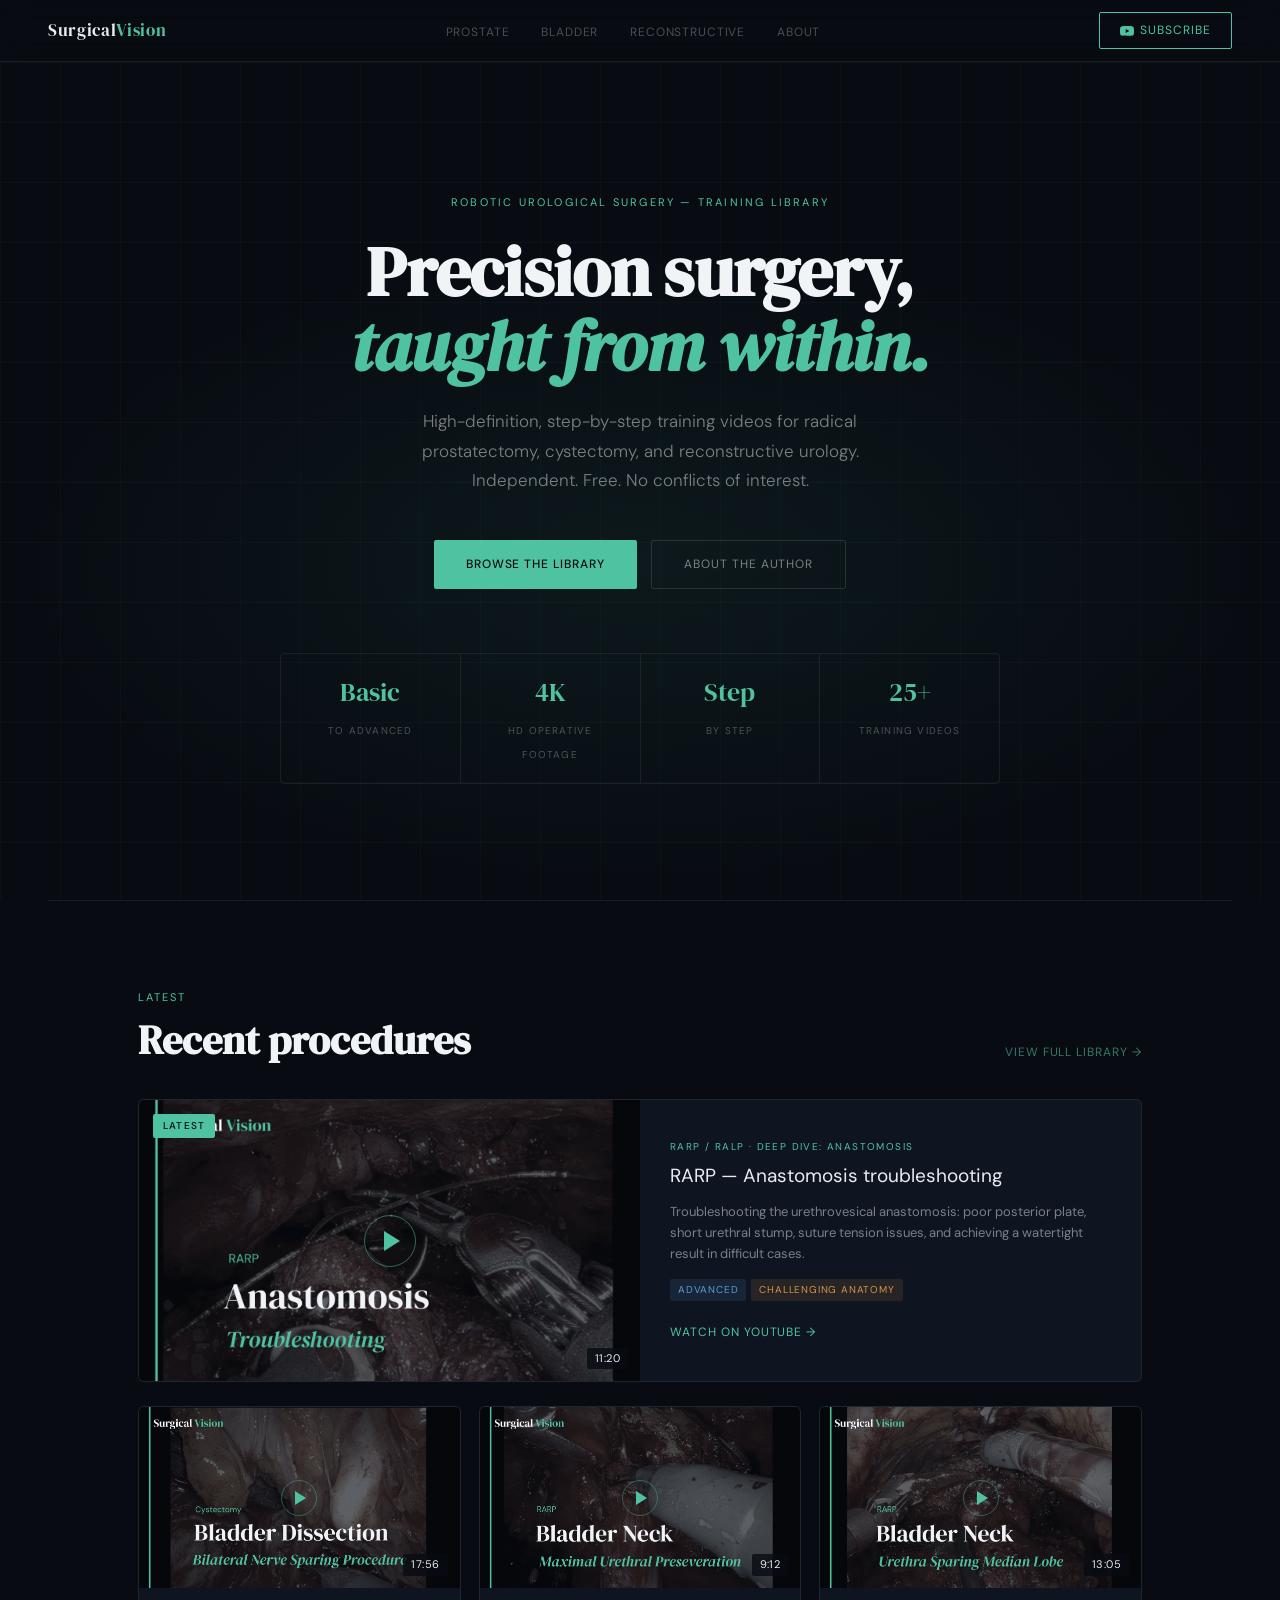
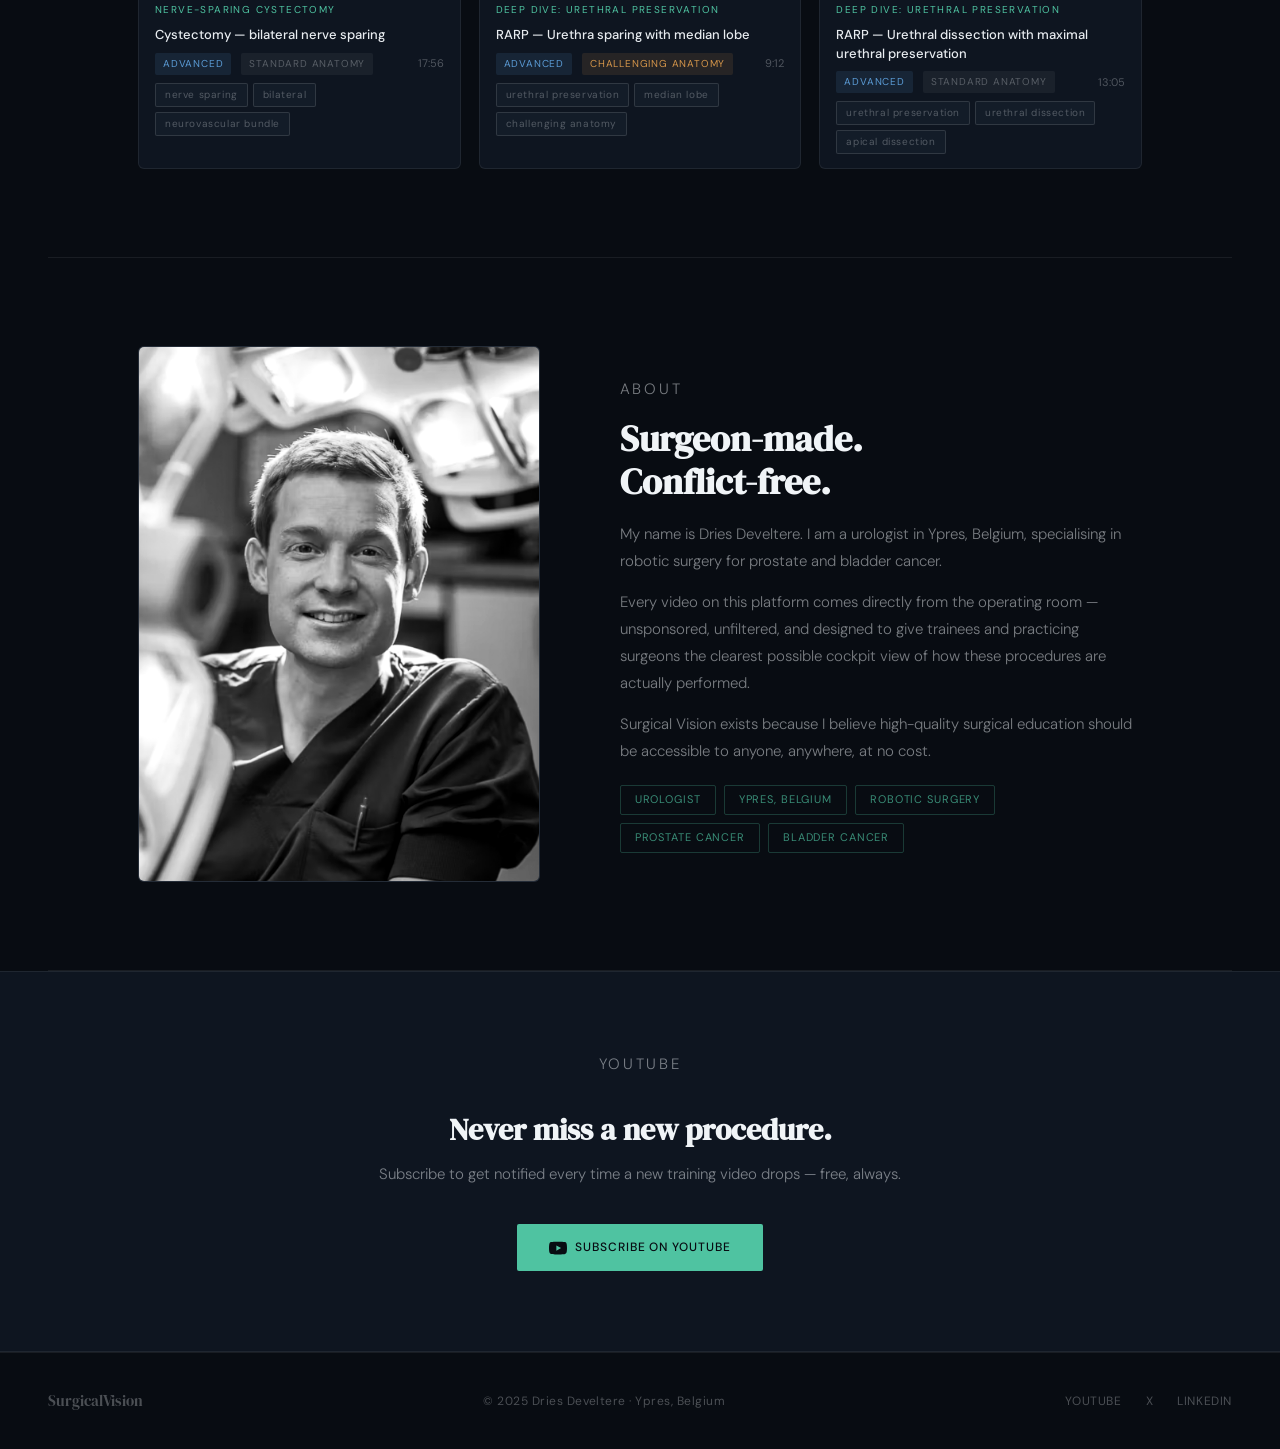
==== commit fad5af2d: "Update index.html" ====
--- a/index.html
+++ b/index.html
@@ -74,12 +74,8 @@
 
   <div class="section" id="about">
     <div class="about-grid">
-      <div class="about-portrait">
-        <svg width="54" height="54" viewBox="0 0 54 54" fill="none">
-          <circle cx="27" cy="20" r="11" stroke="#4fc3a1" stroke-width="1.2"/>
-          <path d="M6 48c0-11.598 9.402-21 21-21s21 9.402 21 21" stroke="#4fc3a1" stroke-width="1.2"/>
-        </svg>
-        <span>Dr. Dries Develtere</span>
+      <div class="about-portrait" style="padding:0;overflow:hidden;background:var(--bg-3);">
+        <img src="portrait.jpg" alt="Dr. Dries Develtere — Urologist, Ypres" style="width:100%;height:100%;object-fit:cover;object-position:center top;display:block;filter:grayscale(20%) contrast(1.05);">
       </div>
       <div class="about-text">
         <p class="section-label">About</p>
